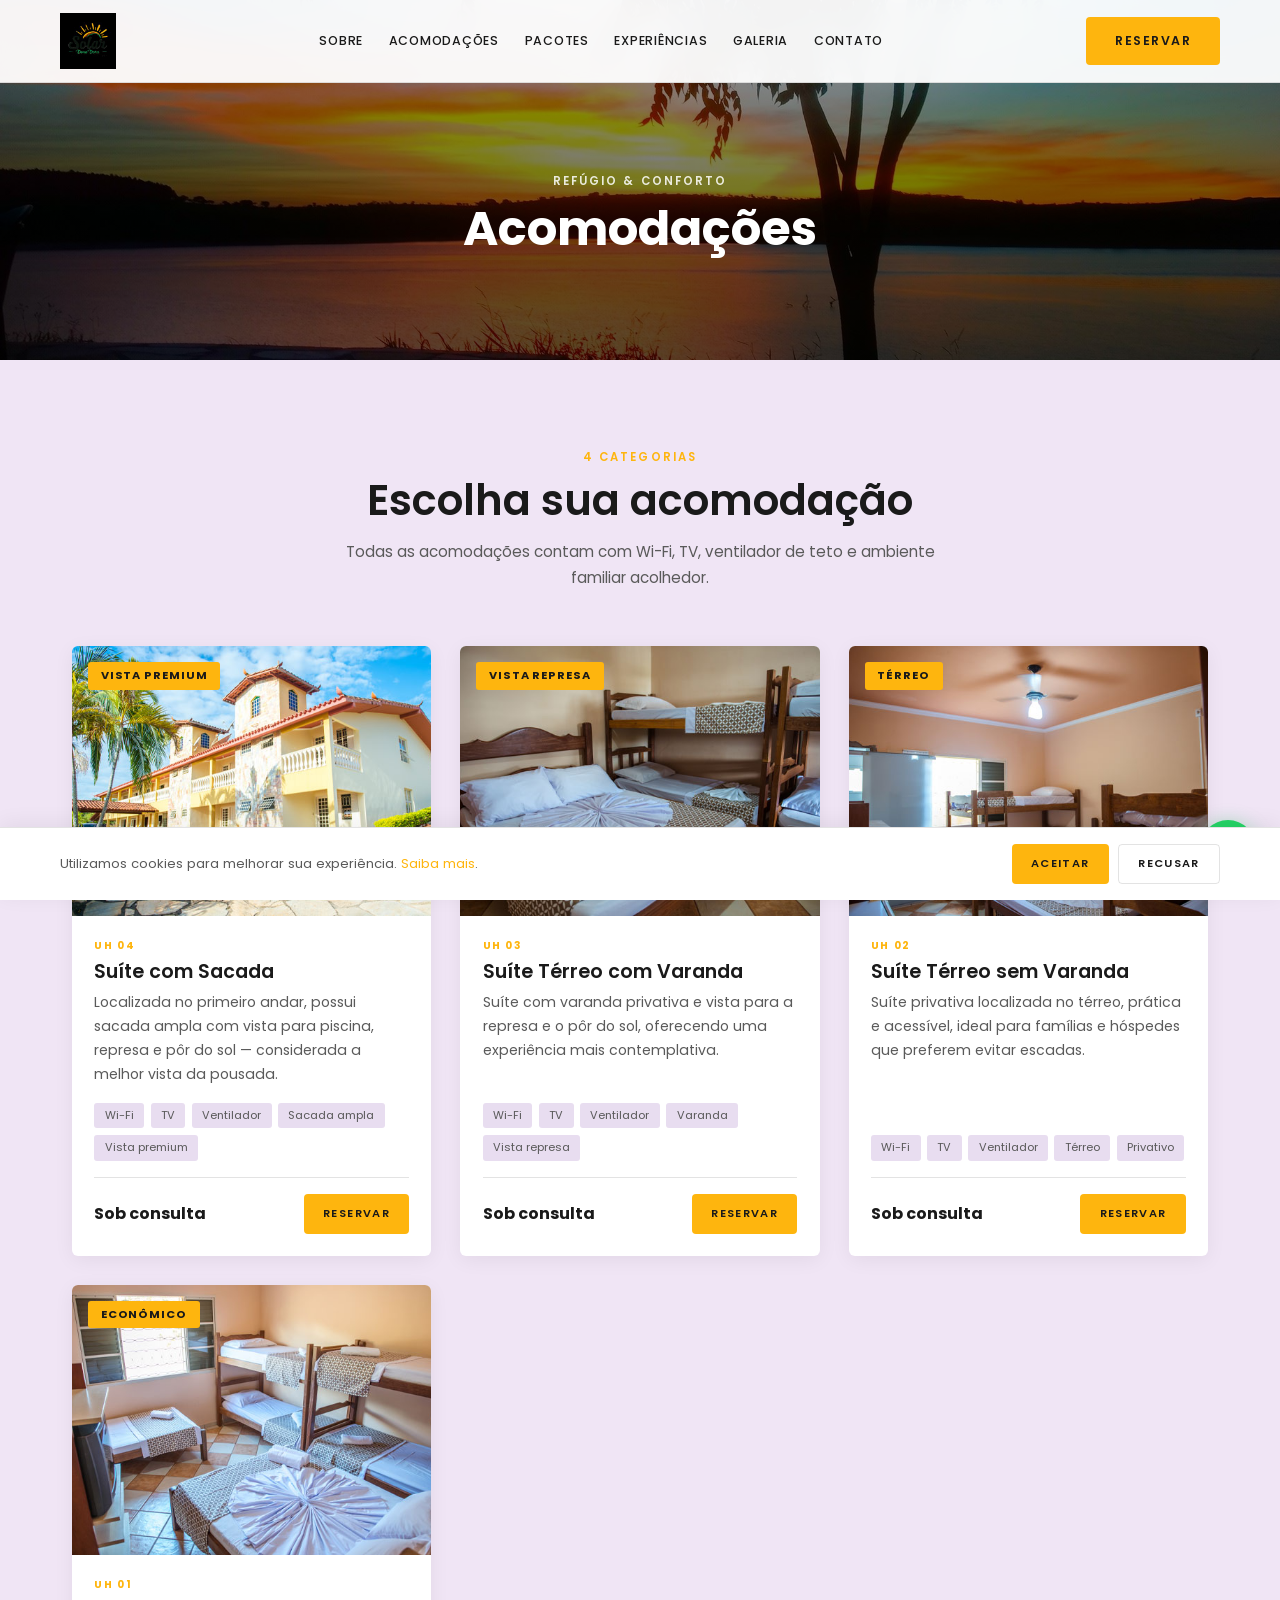
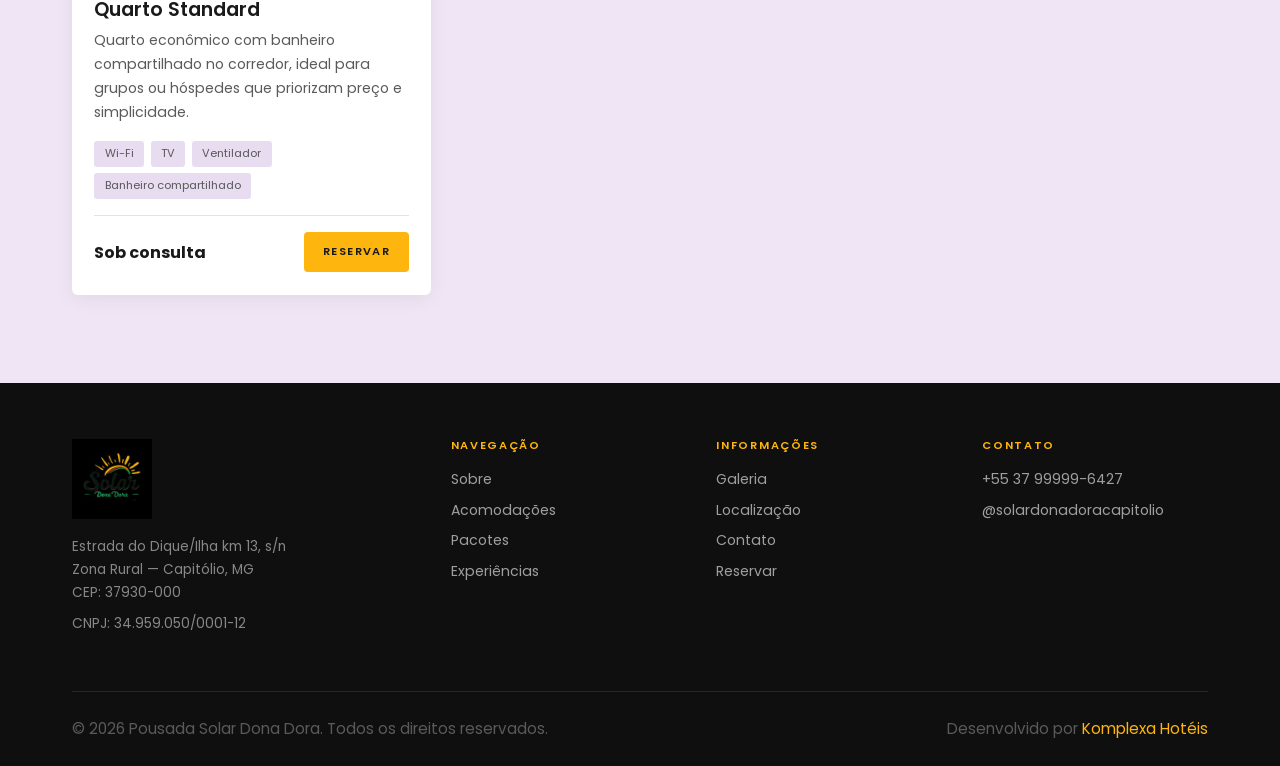
==== acomodacoes/index.html @ 4cee865f "Atualizar site completo: Pousada Solar Dona Dora Substituição do conteúdo MontVerde pelo conteúdo pe" ====
<!DOCTYPE html>
<html lang="pt-BR">
<head>
<meta charset="UTF-8">
<meta name="viewport" content="width=device-width, initial-scale=1.0">
<title>Acomodações — Pousada Solar Dona Dora | Capitólio, MG</title>
<meta name="description" content="Conheça as 4 categorias de acomodação da Pousada Solar Dona Dora em Capitólio: Quarto Standard, Suítes no Térreo e Suíte com Sacada Vista Premium.">
<link rel="canonical" href="https://pousadasolardonadora.com.br/acomodacoes/">

<!-- Favicon -->
<link rel="icon" type="image/x-icon" href="../assets/img/brand/favicon.ico">
<link rel="icon" type="image/png" sizes="192x192" href="../assets/img/brand/favicon-192.png">
<link rel="apple-touch-icon" href="../assets/img/brand/favicon-192.png">

<!-- SEO -->
<meta name="robots" content="index, follow">
<meta name="author" content="Pousada Solar Dona Dora">
<meta name="geo.region" content="BR-MG">
<meta name="geo.placename" content="Capitólio">
<meta name="geo.position" content="-20.681273;-46.094552">
<meta name="ICBM" content="-20.681273, -46.094552">

<!-- Open Graph -->
<meta property="og:type" content="website">
<meta property="og:locale" content="pt_BR">
<meta property="og:site_name" content="Pousada Solar Dona Dora">
<meta property="og:title" content="Acomodações — Pousada Solar Dona Dora">
<meta property="og:description" content="Conheça as 4 categorias de acomodação da Pousada Solar Dona Dora em Capitólio: Quarto Standard, Suítes no Térreo e Suíte com Sacada Vista Premium.">
<meta property="og:url" content="https://pousadasolardonadora.com.br/acomodacoes/">
<meta property="og:image" content="https://pousadasolardonadora.com.br/assets/img/hero/fachada.jpg">
<meta name="twitter:card" content="summary_large_image">

<!-- GTM -->
<script>(function(w,d,s,l,i){w[l]=w[l]||[];w[l].push({'gtm.start':new Date().getTime(),event:'gtm.js'});var f=d.getElementsByTagName(s)[0],j=d.createElement(s),dl=l!='dataLayer'?'&l='+l:'';j.async=true;j.src='https://www.googletagmanager.com/gtm.js?id='+i+dl;f.parentNode.insertBefore(j,f);})(window,document,'script','dataLayer','GTM-W4K5VQJ');</script>

<!-- Fonts -->
<link rel="preconnect" href="https://fonts.googleapis.com">
<link rel="preconnect" href="https://fonts.gstatic.com" crossorigin>
<link href="https://fonts.googleapis.com/css2?family=Poppins:wght@300;400;500;600;700&display=swap" rel="stylesheet">

<!-- CSS -->
<link rel="stylesheet" href="../assets/css/style.css">
</head>
<body>
<!-- GTM noscript -->
<noscript><iframe src="https://www.googletagmanager.com/ns.html?id=GTM-W4K5VQJ" height="0" width="0" style="display:none;visibility:hidden"></iframe></noscript>
<header class="hdr" id="hdr">
  <div class="hdr-inner">
    <a href="../index.html" class="logo-link" aria-label="Pousada Solar Dona Dora">
      <img src="../assets/img/brand/logo.png" alt="Pousada Solar Dona Dora" class="logo-img" width="56" height="56">
    </a>
    <nav class="nav" aria-label="Menu principal">
      <a href="../sobre/">Sobre</a>
      <a href="../acomodacoes/">Acomodações</a>
      <a href="../pacotes/">Pacotes</a>
      <a href="../experiencias/">Experiências</a>
      <a href="../galeria/">Galeria</a>
      <a href="../contato/">Contato</a>
    </nav>
    <a href="https://pousadasolardonadora.com.br/" class="btn btn-primary hdr-cta" target="_blank" rel="noopener">Reservar</a>
    <button class="ham" id="ham" aria-label="Menu" aria-expanded="false">
      <span></span><span></span><span></span>
    </button>
  </div>
</header>
<nav class="mobnav" id="mobnav" aria-label="Menu mobile">
  <a href="../sobre/" onclick="closeMob()">Sobre</a>
  <a href="../acomodacoes/" onclick="closeMob()">Acomodações</a>
  <a href="../pacotes/" onclick="closeMob()">Pacotes</a>
  <a href="../experiencias/" onclick="closeMob()">Experiências</a>
  <a href="../galeria/" onclick="closeMob()">Galeria</a>
  <a href="../localizacao/" onclick="closeMob()">Localização</a>
  <a href="../contato/" onclick="closeMob()">Contato</a>
  <a href="https://pousadasolardonadora.com.br/" class="btn btn-primary" target="_blank" rel="noopener" onclick="closeMob()">Reservar Agora</a>
</nav>
<section class="pg-hero">
  <img src="../assets/img/hero/fachada.jpg" alt="Acomodações" loading="eager" decoding="async">
  <div class="pg-hero-c">
    <span class="overline">Refúgio & Conforto</span>
    <h1>Acomodações</h1>
  </div>
</section>

<section>
  <div class="container">
    <div class="sec-head">
      <span class="overline reveal">4 Categorias</span>
      <h2 class="reveal">Escolha sua acomodação</h2>
      <span class="divider reveal"></span>
      <p class="reveal">Todas as acomodações contam com Wi-Fi, TV, ventilador de teto e ambiente familiar acolhedor.</p>
    </div>
    <div class="cards-g cols-3">
      
      <article class="card reveal">
        <div class="card-img">
          <img src="../assets/img/quartos/suite-sacada.jpg" alt="Suíte com Sacada" loading="lazy" decoding="async">
          <div class="card-badge">Vista Premium</div>
        </div>
        <div class="card-body">
          <span class="card-uh">UH 04</span>
          <h3>Suíte com Sacada</h3>
          <p>Localizada no primeiro andar, possui sacada ampla com vista para piscina, represa e pôr do sol — considerada a melhor vista da pousada.</p>
          <div class="card-features"><span>Wi-Fi</span><span>TV</span><span>Ventilador</span><span>Sacada ampla</span><span>Vista premium</span></div>
          <div class="card-foot">
            <span class="price">Sob consulta</span>
            <a href="https://pousadasolardonadora.com.br/" class="btn btn-primary" target="_blank" rel="noopener" style="padding:.5rem 1.2rem;font-size:.7rem;min-height:40px">Reservar</a>
          </div>
        </div>
      </article>
      <article class="card reveal">
        <div class="card-img">
          <img src="../assets/img/quartos/suite-terreo-varanda.jpg" alt="Suíte Térreo com Varanda" loading="lazy" decoding="async">
          <div class="card-badge">Vista Represa</div>
        </div>
        <div class="card-body">
          <span class="card-uh">UH 03</span>
          <h3>Suíte Térreo com Varanda</h3>
          <p>Suíte com varanda privativa e vista para a represa e o pôr do sol, oferecendo uma experiência mais contemplativa.</p>
          <div class="card-features"><span>Wi-Fi</span><span>TV</span><span>Ventilador</span><span>Varanda</span><span>Vista represa</span></div>
          <div class="card-foot">
            <span class="price">Sob consulta</span>
            <a href="https://pousadasolardonadora.com.br/" class="btn btn-primary" target="_blank" rel="noopener" style="padding:.5rem 1.2rem;font-size:.7rem;min-height:40px">Reservar</a>
          </div>
        </div>
      </article>
      <article class="card reveal">
        <div class="card-img">
          <img src="../assets/img/quartos/suite-terreo-sem-varanda.jpg" alt="Suíte Térreo sem Varanda" loading="lazy" decoding="async">
          <div class="card-badge">Térreo</div>
        </div>
        <div class="card-body">
          <span class="card-uh">UH 02</span>
          <h3>Suíte Térreo sem Varanda</h3>
          <p>Suíte privativa localizada no térreo, prática e acessível, ideal para famílias e hóspedes que preferem evitar escadas.</p>
          <div class="card-features"><span>Wi-Fi</span><span>TV</span><span>Ventilador</span><span>Térreo</span><span>Privativo</span></div>
          <div class="card-foot">
            <span class="price">Sob consulta</span>
            <a href="https://pousadasolardonadora.com.br/" class="btn btn-primary" target="_blank" rel="noopener" style="padding:.5rem 1.2rem;font-size:.7rem;min-height:40px">Reservar</a>
          </div>
        </div>
      </article>
      <article class="card reveal">
        <div class="card-img">
          <img src="../assets/img/quartos/quarto-standard.jpg" alt="Quarto Standard" loading="lazy" decoding="async">
          <div class="card-badge">Econômico</div>
        </div>
        <div class="card-body">
          <span class="card-uh">UH 01</span>
          <h3>Quarto Standard</h3>
          <p>Quarto econômico com banheiro compartilhado no corredor, ideal para grupos ou hóspedes que priorizam preço e simplicidade.</p>
          <div class="card-features"><span>Wi-Fi</span><span>TV</span><span>Ventilador</span><span>Banheiro compartilhado</span></div>
          <div class="card-foot">
            <span class="price">Sob consulta</span>
            <a href="https://pousadasolardonadora.com.br/" class="btn btn-primary" target="_blank" rel="noopener" style="padding:.5rem 1.2rem;font-size:.7rem;min-height:40px">Reservar</a>
          </div>
        </div>
      </article>
    </div>
  </div>
</section>

<footer class="footer">
  <div class="container">
    <div class="ft-grid">
      <div class="ft-brand">
        <img src="../assets/img/brand/logo.png" alt="Pousada Solar Dona Dora" width="80" height="80">
        <p>Estrada do Dique/Ilha km 13, s/n<br>Zona Rural — Capitólio, MG<br>CEP: 37930-000</p>
        <p>CNPJ: 34.959.050/0001-12</p>
      </div>
      <div class="ft-col">
        <h4>Navegação</h4>
        <a href="../sobre/">Sobre</a>
        <a href="../acomodacoes/">Acomodações</a>
        <a href="../pacotes/">Pacotes</a>
        <a href="../experiencias/">Experiências</a>
      </div>
      <div class="ft-col">
        <h4>Informações</h4>
        <a href="../galeria/">Galeria</a>
        <a href="../localizacao/">Localização</a>
        <a href="../contato/">Contato</a>
        <a href="https://pousadasolardonadora.com.br/" target="_blank" rel="noopener">Reservar</a>
      </div>
      <div class="ft-col">
        <h4>Contato</h4>
        <a href="https://wa.me/5537999996427" target="_blank" rel="noopener">+55 37 99999-6427</a>
        <a href="https://instagram.com/solardonadoracapitolio" target="_blank" rel="noopener">@solardonadoracapitolio</a>
      </div>
    </div>
    <div class="ft-bot">
      <p>&copy; 2026 Pousada Solar Dona Dora. Todos os direitos reservados.</p>
      <p>Desenvolvido por <a href="#" target="_blank" rel="noopener">Komplexa Hotéis</a></p>
    </div>
  </div>
</footer>
<!-- WhatsApp -->
<button class="wa-btn" onclick="openWAModal()" aria-label="Abrir WhatsApp"><svg width="26" height="26" viewBox="0 0 24 24" fill="white"><path d="M17.472 14.382c-.297-.149-1.758-.867-2.03-.967-.273-.099-.471-.148-.67.15-.197.297-.767.966-.94 1.164-.173.199-.347.223-.644.075-.297-.15-1.255-.463-2.39-1.475-.883-.788-1.48-1.761-1.653-2.059-.173-.297-.018-.458.13-.606.134-.133.298-.347.446-.52.149-.174.198-.298.298-.497.099-.198.05-.371-.025-.52-.075-.149-.669-1.612-.916-2.207-.242-.579-.487-.5-.669-.51-.173-.008-.371-.01-.57-.01-.198 0-.52.074-.792.372-.272.297-1.04 1.016-1.04 2.479 0 1.462 1.065 2.875 1.213 3.074.149.198 2.096 3.2 5.077 4.487.709.306 1.262.489 1.694.625.712.227 1.36.195 1.871.118.571-.085 1.758-.719 2.006-1.413.248-.694.248-1.289.173-1.413-.074-.124-.272-.198-.57-.347m-5.421 7.403h-.004a9.87 9.87 0 01-5.031-1.378l-.361-.214-3.741.982.998-3.648-.235-.374a9.86 9.86 0 01-1.51-5.26c.001-5.45 4.436-9.884 9.888-9.884 2.64 0 5.122 1.03 6.988 2.898a9.825 9.825 0 012.893 6.994c-.003 5.45-4.437 9.884-9.885 9.884m8.413-18.297A11.815 11.815 0 0012.05 0C5.495 0 .16 5.335.157 11.892c0 2.096.547 4.142 1.588 5.945L.057 24l6.305-1.654a11.882 11.882 0 005.683 1.448h.005c6.554 0 11.89-5.335 11.893-11.893a11.821 11.821 0 00-3.48-8.413z"/></svg></button>
<div class="wa-modal" id="waModal" role="dialog" aria-modal="true">
  <div class="wa-modal-box">
    <button class="wa-modal-close" onclick="closeWAModal()" aria-label="Fechar">×</button>
    <div class="wa-modal-header">
      <div style="width:42px;height:42px;background:rgba(255,255,255,.25);border-radius:50%;display:flex;align-items:center;justify-content:center;flex-shrink:0"><svg width="22" height="22" viewBox="0 0 24 24" fill="white"><path d="M17.472 14.382c-.297-.149-1.758-.867-2.03-.967-.273-.099-.471-.148-.67.15-.197.297-.767.966-.94 1.164-.173.199-.347.223-.644.075-.297-.15-1.255-.463-2.39-1.475-.883-.788-1.48-1.761-1.653-2.059-.173-.297-.018-.458.13-.606.134-.133.298-.347.446-.52.149-.174.198-.298.298-.497.099-.198.05-.371-.025-.52-.075-.149-.669-1.612-.916-2.207-.242-.579-.487-.5-.669-.51-.173-.008-.371-.01-.57-.01-.198 0-.52.074-.792.372-.272.297-1.04 1.016-1.04 2.479 0 1.462 1.065 2.875 1.213 3.074.149.198 2.096 3.2 5.077 4.487.709.306 1.222.489 1.694.625.712.227 1.36.195 1.871.118.571-.085 1.758-.719 2.006-1.413.248-.694.248-1.289.173-1.413-.074-.124-.272-.198-.57-.347m-5.421 7.403h-.004a9.87 9.87 0 01-5.031-1.378l-.361-.214-3.741.982.998-3.648-.235-.374a9.86 9.86 0 01-1.51-5.22c.001-5.45 4.436-9.884 9.888-9.884 2.64 0 5.122 1.03 6.988 2.898a9.825 9.825 0 012.893 6.994c-.003 5.45-4.437 9.884-9.885 9.884m8.413-18.297A11.815 11.815 0 0012.05 0C5.495 0 .16 5.335.157 11.892c0 2.096.547 4.142 1.588 5.945L.057 24l6.305-1.654a11.882 11.882 0 005.683 1.448h.005c6.554 0 11.89-5.335 11.893-11.893a11.821 11.821 0 00-3.48-8.413z"/></svg></div>
      <div><h4>Fale pelo WhatsApp</h4><p>Preencha para agilizar seu atendimento</p></div>
    </div>
    <form onsubmit="submitWAForm(event)" class="wa-form-body">
      <div class="fg"><label>Nome *</label><input type="text" id="wa-nome" required></div>
      <div class="fg"><label>E-mail *</label><input type="email" id="wa-email" required></div>
      <div class="fg"><label>Telefone *</label><input type="tel" id="wa-tel" required></div>
      <div class="form-row">
        <div class="fg"><label>Check-in</label><input type="date" id="wa-in"></div>
        <div class="fg"><label>Check-out</label><input type="date" id="wa-out"></div>
      </div>
      <button type="submit" class="wa-submit">Ir para o WhatsApp</button>
    </form>
  </div>
</div>

<!-- Popup Desconto -->
<div class="dp" id="dp" role="dialog" aria-modal="true">
  <div class="dp-box">
    <button class="dp-close" onclick="closePopup()" aria-label="Fechar">×</button>
    <span class="overline">Oferta Exclusiva</span>
    <h3>Ganhe <span class="accent">10% de desconto</span></h3>
    <p>Reserve diretamente no site e aproveite seu benefício exclusivo.</p>
    <form onsubmit="submitPopup(event)">
      <input type="email" id="popup-email" placeholder="Seu melhor e-mail" required>
      <button type="submit" class="btn btn-primary">Eu Quero!</button>
    </form>
  </div>
</div>

<!-- Cookie Banner -->
<div class="ck" id="cookieBanner">
  <div class="ck-in">
    <p>Utilizamos cookies para melhorar sua experiência. <a href="#">Saiba mais</a>.</p>
    <div class="ck-btns">
      <button class="btn btn-primary" onclick="acceptCookies()">Aceitar</button>
      <button class="btn btn-outline" onclick="declineCookies()">Recusar</button>
    </div>
  </div>
</div>

<script src="../assets/js/main.js" defer></script>
</body>
</html>
---- assets/css/style.css ----
/* ============================================
   POUSADA SOLAR DONA DORA — STYLES v2
   Mobile-first | Performance-focused | No JS libs
   ============================================ */

:root {
  --accent: #FEB50E;
  --accent-hover: #E5A00D;
  --accent-rgb: 254, 181, 14;
  --accent-soft: rgba(254,181,14,0.08);

  --bg: #F0E5F5;
  --bg-rgb: 240, 229, 245;
  --surface: #FFFFFF;
  --surface-light: #E8DDF0;

  --text: #1A1A1A;
  --text-muted: #5A5A5A;
  --btn-text: #1A1A1A;

  --border: rgba(26,26,26,0.12);
  --shadow: 0 4px 20px rgba(0,0,0,0.06);
  --shadow-lg: 0 10px 40px rgba(0,0,0,0.1);

  --font-display: 'Poppins', system-ui, sans-serif;
  --font-body: 'Poppins', system-ui, sans-serif;

  --container: 1200px;
  --header-h: 70px;
  --ease: cubic-bezier(0.4, 0, 0.2, 1);
}

/* RESET */
*,*::before,*::after { margin:0; padding:0; box-sizing:border-box; }
html { scroll-behavior: smooth; -webkit-text-size-adjust: 100%; }
body {
  background: var(--bg);
  color: var(--text);
  font-family: var(--font-body);
  font-size: 16px;
  line-height: 1.6;
  -webkit-font-smoothing: antialiased;
  overflow-x: hidden;
}
img, video, svg { max-width: 100%; display: block; height: auto; }
img { object-fit: cover; }
a { color: inherit; text-decoration: none; }
button { font: inherit; cursor: pointer; }

/* TYPOGRAPHY */
h1, h2, h3, h4 { font-family: var(--font-display); font-weight: 600; line-height: 1.2; color: var(--text); }
h1 { font-size: clamp(2rem, 6vw, 3.8rem); font-weight: 700; }
h2 { font-size: clamp(1.7rem, 4.5vw, 2.6rem); }
h3 { font-size: clamp(1.2rem, 2.5vw, 1.5rem); }
h4 { font-size: 1rem; }
p { font-size: clamp(0.95rem, 1.1vw, 1.05rem); line-height: 1.7; color: var(--text-muted); }
.overline { font-size: 0.72rem; letter-spacing: 0.18em; text-transform: uppercase; color: var(--accent); font-weight: 600; }

/* LAYOUT */
.container { max-width: var(--container); margin: 0 auto; padding: 0 1.25rem; }
@media (min-width: 768px) { .container { padding: 0 2rem; } }
section { padding: clamp(3rem, 7vw, 5.5rem) 0; }

/* BUTTONS - Touch target 44px+ */
.btn {
  display: inline-flex;
  align-items: center;
  justify-content: center;
  gap: 0.5rem;
  min-height: 48px;
  padding: 0.85rem 1.8rem;
  font-family: var(--font-body);
  font-size: 0.78rem;
  font-weight: 600;
  letter-spacing: 0.12em;
  text-transform: uppercase;
  text-decoration: none;
  border: none;
  border-radius: 4px;
  cursor: pointer;
  transition: all 0.25s var(--ease);
  text-align: center;
}
.btn-primary { background: var(--accent); color: var(--btn-text); }
.btn-primary:hover { background: var(--accent-hover); transform: translateY(-1px); box-shadow: 0 8px 20px rgba(254,181,14,0.3); }

.btn-outline-light { background: transparent; color: #fff; border: 1.5px solid rgba(255,255,255,0.6); }
.btn-outline-light:hover { background: rgba(255,255,255,0.15); border-color: #fff; }

.btn-outline { background: transparent; color: var(--text); border: 1.5px solid var(--border); }
.btn-outline:hover { background: var(--accent-soft); border-color: var(--accent); color: var(--accent); }

.btn-text { background: transparent; color: var(--accent); padding: 0.6rem 0; min-height: auto; }
.btn-text::after { content: ' →'; transition: transform 0.2s; display: inline-block; }
.btn-text:hover::after { transform: translateX(4px); }

/* HEADER */
.hdr {
  position: fixed; top: 0; left: 0; right: 0; z-index: 100;
  padding: 0.8rem 0;
  background: rgba(255,255,255,0.95);
  backdrop-filter: blur(12px);
  -webkit-backdrop-filter: blur(12px);
  border-bottom: 1px solid var(--border);
  transition: all 0.3s var(--ease);
}
.hdr-inner {
  max-width: var(--container); margin: 0 auto; padding: 0 1.25rem;
  display: flex; align-items: center; justify-content: space-between; gap: 1rem;
}
.logo-link { display: flex; align-items: center; flex-shrink: 0; }
.logo-img { width: 56px; height: 56px; }
.nav { display: none; gap: 1.6rem; }
.nav a {
  font-size: 0.78rem; font-weight: 500; letter-spacing: 0.06em;
  text-transform: uppercase; color: var(--text);
  position: relative; padding: 0.5rem 0;
  transition: color 0.2s;
}
.nav a::after {
  content: ''; position: absolute; bottom: 0; left: 0;
  width: 0; height: 2px; background: var(--accent);
  transition: width 0.3s var(--ease);
}
.nav a:hover { color: var(--accent); }
.nav a:hover::after { width: 100%; }

.hdr-cta { display: none; }
@media (min-width: 1024px) {
  .nav { display: flex; }
  .hdr-cta { display: inline-flex; }
}

.ham {
  display: flex; flex-direction: column; gap: 5px;
  background: none; border: none; padding: 0.6rem; margin-right: -0.6rem;
  min-width: 44px; min-height: 44px; align-items: center; justify-content: center;
}
.ham span {
  width: 24px; height: 2px; background: var(--text); border-radius: 2px;
  transition: all 0.3s var(--ease);
}
.ham.open span:nth-child(1) { transform: rotate(45deg) translate(5px, 5px); }
.ham.open span:nth-child(2) { opacity: 0; }
.ham.open span:nth-child(3) { transform: rotate(-45deg) translate(6px, -6px); }
@media (min-width: 1024px) { .ham { display: none; } }

/* MOBILE NAV */
.mobnav {
  position: fixed; inset: 0; z-index: 99;
  background: var(--bg);
  display: flex; flex-direction: column; align-items: center; justify-content: center;
  gap: 0.8rem;
  padding: 5rem 2rem 2rem;
  opacity: 0; visibility: hidden;
  transition: opacity 0.3s var(--ease), visibility 0.3s;
}
.mobnav.open { opacity: 1; visibility: visible; }
.mobnav a {
  font-size: 1.1rem; font-weight: 500;
  color: var(--text); padding: 0.7rem 0;
  min-height: 44px; display: flex; align-items: center;
  letter-spacing: 0.02em;
}
.mobnav a:hover { color: var(--accent); }
.mobnav .btn { margin-top: 1rem; min-width: 200px; }

/* HERO */
.hero {
  position: relative;
  min-height: 100vh;
  min-height: 100svh;
  display: flex; flex-direction: column;
  align-items: center; justify-content: center;
  text-align: center;
  padding: calc(var(--header-h) + 2rem) 1.25rem 2rem;
  overflow: hidden;
}
.hero-bg { position: absolute; inset: 0; z-index: 0; }
.hero-bg img { width: 100%; height: 100%; object-fit: cover; }
.hero-overlay {
  position: absolute; inset: 0; z-index: 1;
  background: linear-gradient(180deg,
    rgba(0,0,0,0.55) 0%,
    rgba(0,0,0,0.4) 40%,
    rgba(0,0,0,0.75) 100%);
}
.hero-content {
  position: relative; z-index: 2;
  max-width: 820px; width: 100%;
  color: #fff;
}
.hero-overline {
  font-size: 0.7rem; letter-spacing: 0.2em; text-transform: uppercase;
  color: rgba(255,255,255,0.9); margin-bottom: 1rem; font-weight: 600;
}
.hero-title {
  font-size: clamp(2rem, 8vw, 4.5rem);
  font-weight: 700;
  line-height: 1.15;
  color: #fff;
  margin: 0 0 1rem;
  letter-spacing: -0.01em;
  text-shadow: 0 2px 20px rgba(0,0,0,0.3);
}
.hero-divider {
  display: block; width: 60px; height: 3px;
  background: var(--accent); margin: 1rem auto 1.5rem;
}
.hero-tagline {
  font-size: clamp(1rem, 1.8vw, 1.25rem);
  color: rgba(255,255,255,0.95);
  margin-bottom: 2rem;
  font-weight: 400;
  text-shadow: 0 2px 10px rgba(0,0,0,0.4);
}
.hero-ctas {
  display: flex; gap: 0.8rem; justify-content: center; flex-wrap: wrap;
  margin-bottom: 2rem;
}
@media (max-width: 600px) {
  .hero-title { font-size: clamp(1.6rem, 9vw, 2.5rem); line-height: 1.2; }
  .hero-ctas { flex-direction: column; width: 100%; max-width: 320px; margin-left: auto; margin-right: auto; }
  .hero-ctas .btn { width: 100%; }
}

/* BOOKING BAR (within hero) */
.book-bar {
  background: rgba(255,255,255,0.95);
  backdrop-filter: blur(12px);
  -webkit-backdrop-filter: blur(12px);
  padding: 1.25rem;
  border-radius: 8px;
  display: grid;
  grid-template-columns: 1fr;
  gap: 0.8rem;
  max-width: 720px;
  width: 100%;
  margin: 0 auto;
  box-shadow: 0 10px 40px rgba(0,0,0,0.3);
}
@media (min-width: 600px) {
  .book-bar { grid-template-columns: 1fr 1fr 1fr auto; align-items: end; }
}
.bf { display: flex; flex-direction: column; gap: 0.3rem; text-align: left; }
.bf label {
  font-size: 0.65rem; font-weight: 600; letter-spacing: 0.1em;
  text-transform: uppercase; color: var(--text-muted);
}
.bf input, .bf select {
  background: #fff;
  border: 1px solid var(--border);
  color: var(--text);
  padding: 0.7rem 0.85rem;
  font-family: var(--font-body);
  font-size: 0.9rem;
  border-radius: 4px;
  outline: none;
  min-height: 44px;
  transition: border-color 0.2s;
}
.bf input:focus, .bf select:focus { border-color: var(--accent); }
.book-bar .btn { min-height: 48px; }

/* SECTION HEAD */
.sec-head { text-align: center; margin-bottom: clamp(2rem, 5vw, 3.5rem); }
.sec-head .overline { display: block; margin-bottom: 0.6rem; }
.sec-head h2 { margin-bottom: 0.8rem; }
.sec-head p { max-width: 600px; margin: 0 auto; }
.divider { width: 60px; height: 2px; background: var(--accent); margin: 1rem auto 1.5rem; }

/* ABOUT GRID */
.ab-grid {
  display: grid; grid-template-columns: 1fr; gap: 2rem; align-items: center;
}
@media (min-width: 900px) {
  .ab-grid { grid-template-columns: 1fr 1fr; gap: 4rem; }
}
.ab-img {
  border-radius: 6px; overflow: hidden;
  aspect-ratio: 4/3;
  box-shadow: var(--shadow-lg);
}
.ab-img img { width: 100%; height: 100%; object-fit: cover; }
.ab-txt h2 { margin: 0.6rem 0 1rem; }
.ab-txt p { margin-bottom: 1rem; }
.ab-txt .btn { margin-top: 1rem; }

/* HIGHLIGHTS STRIP */
.strip { background: var(--text); color: var(--bg); padding: clamp(2.5rem, 5vw, 4rem) 0; }
.strip-g {
  display: grid; grid-template-columns: 1fr 1fr; gap: 1.5rem;
  text-align: center;
}
@media (min-width: 768px) { .strip-g { grid-template-columns: repeat(4, 1fr); gap: 2rem; } }
.strip-i .s-icon { font-size: 1.8rem; margin-bottom: 0.6rem; }
.strip-i h4 { color: #fff; font-size: 0.9rem; margin-bottom: 0.4rem; font-weight: 600; }
.strip-i p { color: rgba(255,255,255,0.65); font-size: 0.78rem; line-height: 1.5; max-width: none; }

/* CARDS GRID (Quartos, Pacotes, Experiências) */
.cards-g {
  display: grid; grid-template-columns: 1fr; gap: 1.5rem;
}
@media (min-width: 600px) { .cards-g { grid-template-columns: 1fr 1fr; gap: 1.8rem; } }
@media (min-width: 1024px) { .cards-g.cols-3 { grid-template-columns: repeat(3, 1fr); } }

.card {
  background: var(--surface);
  border-radius: 6px;
  overflow: hidden;
  box-shadow: var(--shadow);
  transition: transform 0.3s var(--ease), box-shadow 0.3s;
  display: flex; flex-direction: column;
}
.card:hover { transform: translateY(-4px); box-shadow: var(--shadow-lg); }
.card-img { aspect-ratio: 4/3; overflow: hidden; position: relative; }
.card-img img { width: 100%; height: 100%; object-fit: cover; transition: transform 0.5s var(--ease); }
.card:hover .card-img img { transform: scale(1.05); }
.card-badge {
  position: absolute; top: 1rem; left: 1rem;
  background: var(--accent); color: var(--btn-text);
  padding: 0.3rem 0.8rem; font-size: 0.7rem;
  font-weight: 700; letter-spacing: 0.08em; text-transform: uppercase;
  border-radius: 3px;
}
.card-body { padding: 1.4rem; flex: 1; display: flex; flex-direction: column; }
.card-uh { font-size: 0.65rem; font-weight: 700; letter-spacing: 0.15em; text-transform: uppercase; color: var(--accent); margin-bottom: 0.3rem; }
.card-body h3 { margin-bottom: 0.5rem; font-size: 1.2rem; }
.card-body p { font-size: 0.88rem; margin-bottom: 1rem; flex: 1; }
.card-features { display: flex; gap: 0.4rem; flex-wrap: wrap; margin-bottom: 1rem; }
.card-features span { font-size: 0.7rem; padding: 0.25rem 0.65rem; background: var(--surface-light); color: var(--text-muted); border-radius: 3px; }
.card-foot {
  display: flex; align-items: center; justify-content: space-between;
  padding-top: 1rem; border-top: 1px solid var(--border);
  margin-top: auto;
}
.card-foot .price { font-weight: 700; color: var(--text); font-size: 1rem; }
.card-foot .price small { font-weight: 400; color: var(--text-muted); font-size: 0.75rem; }

/* PAGE HERO (subpages) */
.pg-hero {
  position: relative;
  height: 40vh; min-height: 280px; max-height: 400px;
  display: flex; align-items: center; justify-content: center;
  text-align: center; padding: var(--header-h) 1.25rem 0;
  overflow: hidden;
}
.pg-hero img { position: absolute; inset: 0; width: 100%; height: 100%; object-fit: cover; z-index: 0; }
.pg-hero::after {
  content: ''; position: absolute; inset: 0; z-index: 1;
  background: linear-gradient(180deg, rgba(0,0,0,0.4), rgba(0,0,0,0.65));
}
.pg-hero-c { position: relative; z-index: 2; color: #fff; }
.pg-hero-c .overline { color: rgba(255,255,255,0.85); margin-bottom: 0.6rem; display: block; }
.pg-hero-c h1 { color: #fff; font-size: clamp(1.8rem, 5vw, 3rem); }

/* GALLERY */
.gal-g { display: grid; grid-template-columns: 1fr 1fr; gap: 0.6rem; }
@media (min-width: 600px) { .gal-g { grid-template-columns: repeat(3, 1fr); gap: 1rem; } }
@media (min-width: 1024px) { .gal-g { grid-template-columns: repeat(4, 1fr); } }
.gi {
  position: relative; aspect-ratio: 1; overflow: hidden;
  cursor: pointer; border-radius: 4px;
}
.gi img { width: 100%; height: 100%; object-fit: cover; transition: transform 0.5s var(--ease); }
.gi:hover img { transform: scale(1.08); }
.gi::after {
  content: '⊕'; position: absolute; inset: 0;
  display: flex; align-items: center; justify-content: center;
  background: rgba(0,0,0,0); color: #fff; font-size: 1.8rem;
  opacity: 0; transition: all 0.3s;
}
.gi:hover::after { background: rgba(0,0,0,0.35); opacity: 1; }

/* LIGHTBOX */
.lb {
  position: fixed; inset: 0; z-index: 9999;
  background: rgba(0,0,0,0.95);
  display: flex; align-items: center; justify-content: center;
  opacity: 0; visibility: hidden; transition: all 0.3s;
}
.lb.open { opacity: 1; visibility: visible; }
.lb img { max-width: 90vw; max-height: 85vh; object-fit: contain; }
.lb-close, .lb-prev, .lb-next {
  position: absolute; background: rgba(255,255,255,0.15); border: none;
  color: #fff; width: 48px; height: 48px; border-radius: 50%;
  font-size: 1.4rem; cursor: pointer; display: flex; align-items: center; justify-content: center;
}
.lb-close { top: 1.5rem; right: 1.5rem; }
.lb-prev { left: 1rem; top: 50%; transform: translateY(-50%); }
.lb-next { right: 1rem; top: 50%; transform: translateY(-50%); }

/* CONTACT */
.contact-grid {
  display: grid; grid-template-columns: 1fr; gap: 2.5rem; align-items: start;
}
@media (min-width: 900px) { .contact-grid { grid-template-columns: 1fr 1.5fr; gap: 4rem; } }
.ci-item { display: flex; gap: 0.9rem; margin-bottom: 1.3rem; }
.ci-icon {
  width: 42px; height: 42px; flex-shrink: 0;
  background: var(--accent-soft); border-radius: 6px;
  display: flex; align-items: center; justify-content: center;
  font-size: 1.1rem;
}
.ci-text strong { display: block; font-size: 0.75rem; letter-spacing: 0.08em; text-transform: uppercase; margin-bottom: 0.2rem; color: var(--text); }
.ci-text span, .ci-text a { font-size: 0.92rem; color: var(--text-muted); }
.ci-text a:hover { color: var(--accent); }

/* FORMS */
.form { display: flex; flex-direction: column; gap: 1rem; }
.form-row { display: grid; grid-template-columns: 1fr; gap: 1rem; }
@media (min-width: 600px) { .form-row { grid-template-columns: 1fr 1fr; } }
.fg label { display: block; font-size: 0.75rem; font-weight: 600; letter-spacing: 0.04em; margin-bottom: 0.4rem; color: var(--text); }
.fg input, .fg select, .fg textarea {
  width: 100%; background: var(--surface); border: 1px solid var(--border);
  color: var(--text); padding: 0.8rem 1rem;
  font-family: var(--font-body); font-size: 0.92rem;
  border-radius: 4px; outline: none; min-height: 44px;
  transition: border-color 0.2s;
}
.fg input:focus, .fg select:focus, .fg textarea:focus { border-color: var(--accent); }
.fg textarea { resize: vertical; min-height: 100px; }
.ok-msg { display: none; padding: 1rem; background: rgba(74,222,128,0.1); color: #16a34a; border-radius: 4px; text-align: center; font-size: 0.9rem; margin-top: 1rem; }
.ok-msg.show { display: block; }

/* MAP */
.map-wrap { border-radius: 6px; overflow: hidden; box-shadow: var(--shadow); }
.map-wrap iframe { width: 100%; height: 420px; border: 0; display: block; }

/* PACKAGE DETAIL */
.pkg-detail { display: grid; grid-template-columns: 1fr; gap: 2rem; align-items: start; }
@media (min-width: 1024px) { .pkg-detail { grid-template-columns: 1fr 380px; gap: 3rem; } }
.pkg-main h2 { margin-bottom: 1rem; }
.pkg-main p { margin-bottom: 1rem; }
.pkg-includes-list { background: var(--surface); padding: 1.5rem; border-radius: 6px; margin-top: 1.5rem; box-shadow: var(--shadow); }
.pkg-includes-list h3 { font-size: 1rem; margin-bottom: 0.8rem; }
.pkg-includes-list ul { list-style: none; }
.pkg-includes-list li { padding: 0.4rem 0 0.4rem 1.4rem; position: relative; font-size: 0.9rem; color: var(--text-muted); }
.pkg-includes-list li::before { content: '✓'; position: absolute; left: 0; color: var(--accent); font-weight: 700; }
.pkg-obs { padding: 1rem; background: var(--accent-soft); border-left: 3px solid var(--accent); border-radius: 0 4px 4px 0; margin-top: 1.5rem; }
.pkg-obs p { font-size: 0.85rem; margin: 0; }
.pkg-sidebar { position: sticky; top: calc(var(--header-h) + 1rem); }
.pkg-cta-card { background: var(--surface); padding: 1.8rem; border-radius: 6px; box-shadow: var(--shadow-lg); border-top: 3px solid var(--accent); }
.pkg-price { text-align: center; margin-bottom: 1.2rem; }
.pkg-price small { display: block; font-size: 0.7rem; letter-spacing: 0.1em; text-transform: uppercase; color: var(--text-muted); }
.pkg-price strong { font-size: 2rem; font-weight: 700; color: var(--text); }
.pkg-price em { font-style: normal; font-size: 0.85rem; color: var(--text-muted); }

/* FOOTER */
.footer { background: #0F0F0F; color: rgba(255,255,255,0.7); padding: 3.5rem 0 0; }
.ft-grid { display: grid; grid-template-columns: 1fr; gap: 2rem; }
@media (min-width: 600px) { .ft-grid { grid-template-columns: 1fr 1fr; } }
@media (min-width: 1024px) { .ft-grid { grid-template-columns: 1.5fr 1fr 1fr 1fr; gap: 2.5rem; } }
.ft-brand img { width: 80px; height: 80px; margin-bottom: 1rem; }
.ft-brand p { font-size: 0.85rem; color: rgba(255,255,255,0.5); margin-bottom: 0.5rem; }
.ft-col h4 { color: var(--accent); font-size: 0.7rem; letter-spacing: 0.15em; text-transform: uppercase; margin-bottom: 1rem; }
.ft-col a, .ft-col span { display: block; font-size: 0.88rem; color: rgba(255,255,255,0.6); margin-bottom: 0.5rem; transition: color 0.2s; }
.ft-col a:hover { color: var(--accent); }
.ft-bot {
  border-top: 1px solid rgba(255,255,255,0.1);
  margin-top: 3rem; padding: 1.5rem 0;
  display: flex; flex-direction: column; gap: 0.5rem;
  font-size: 0.78rem; color: rgba(255,255,255,0.4);
  text-align: center;
}
@media (min-width: 768px) { .ft-bot { flex-direction: row; justify-content: space-between; text-align: left; } }
.ft-bot a { color: var(--accent); }

/* WHATSAPP */
.wa-btn {
  position: fixed; bottom: 1.5rem; right: 1.5rem; z-index: 90;
  width: 56px; height: 56px;
  background: #25D366; border-radius: 50%;
  display: flex; align-items: center; justify-content: center;
  box-shadow: 0 4px 20px rgba(37,211,102,0.4);
  border: none; transition: transform 0.2s;
}
.wa-btn:hover { transform: scale(1.1); }
.wa-modal {
  position: fixed; inset: 0; z-index: 9500;
  background: rgba(0,0,0,0.6);
  display: flex; align-items: center; justify-content: center;
  opacity: 0; visibility: hidden; transition: all 0.3s;
  padding: 1rem;
}
.wa-modal.open { opacity: 1; visibility: visible; }
.wa-modal-box { background: var(--bg); max-width: 440px; width: 100%; border-radius: 8px; overflow: hidden; position: relative; }
.wa-modal-close { position: absolute; top: 0.8rem; right: 0.8rem; background: rgba(255,255,255,0.3); border: none; color: #fff; width: 32px; height: 32px; border-radius: 50%; font-size: 1.2rem; z-index: 2; }
.wa-modal-header { background: #25D366; padding: 1.4rem; display: flex; gap: 0.9rem; align-items: center; }
.wa-modal-header h4 { color: #fff; font-size: 1.05rem; margin-bottom: 0.2rem; }
.wa-modal-header p { color: rgba(255,255,255,0.85); font-size: 0.78rem; margin: 0; }
.wa-form-body { padding: 1.4rem; }
.wa-submit { width: 100%; background: #25D366; color: #fff; border: none; padding: 0.9rem; font-size: 0.78rem; font-weight: 600; letter-spacing: 0.1em; text-transform: uppercase; cursor: pointer; border-radius: 4px; min-height: 48px; margin-top: 1rem; }

/* POPUP */
.dp { position: fixed; inset: 0; z-index: 9800; background: rgba(0,0,0,0.6); display: flex; align-items: center; justify-content: center; opacity: 0; visibility: hidden; transition: all 0.3s; padding: 1rem; }
.dp.open { opacity: 1; visibility: visible; }
.dp-box { background: var(--surface); max-width: 460px; width: 100%; border-radius: 8px; overflow: hidden; position: relative; padding: 2rem; text-align: center; }
.dp-close { position: absolute; top: 0.6rem; right: 0.6rem; background: var(--surface-light); border: none; width: 32px; height: 32px; border-radius: 50%; cursor: pointer; font-size: 1.2rem; }
.dp-box h3 { font-size: 1.4rem; margin: 0.6rem 0 0.8rem; }
.dp-box .accent { color: var(--accent); }
.dp-box p { font-size: 0.88rem; margin-bottom: 1.3rem; }
.dp-box input { width: 100%; padding: 0.85rem; border: 1px solid var(--border); border-radius: 4px; font-size: 0.92rem; margin-bottom: 0.8rem; min-height: 44px; }
.dp-box .btn { width: 100%; }

/* COOKIE BANNER */
.ck { position: fixed; bottom: 0; left: 0; right: 0; z-index: 95; background: var(--surface); border-top: 1px solid var(--border); padding: 1rem 0; box-shadow: 0 -4px 20px rgba(0,0,0,0.06); }
.ck-in { max-width: var(--container); margin: 0 auto; padding: 0 1.25rem; display: flex; flex-direction: column; gap: 0.8rem; align-items: center; text-align: center; }
@media (min-width: 768px) { .ck-in { flex-direction: row; justify-content: space-between; text-align: left; } }
.ck-in p { font-size: 0.82rem; margin: 0; }
.ck-in a { color: var(--accent); }
.ck-btns { display: flex; gap: 0.6rem; flex-shrink: 0; }
.ck-btns .btn { min-height: 40px; padding: 0.5rem 1.2rem; font-size: 0.7rem; }

/* REVEAL Animation (CSS only via .is-visible class) */
.reveal { opacity: 0; transform: translateY(20px); transition: opacity 0.6s ease, transform 0.6s ease; }
.reveal.is-visible { opacity: 1; transform: translateY(0); }

/* Filter buttons */
.fbr { display: flex; gap: 0.5rem; justify-content: center; flex-wrap: wrap; margin-bottom: 2rem; }
.fbtn { background: transparent; border: 1px solid var(--border); padding: 0.5rem 1.2rem; font-size: 0.72rem; letter-spacing: 0.08em; text-transform: uppercase; cursor: pointer; border-radius: 3px; min-height: 40px; transition: all 0.2s; color: var(--text-muted); }
.fbtn.active, .fbtn:hover { background: var(--accent); color: var(--btn-text); border-color: var(--accent); }

/* PREFERS REDUCED MOTION */
@media (prefers-reduced-motion: reduce) {
  *, *::before, *::after {
    animation-duration: 0.01ms !important;
    transition-duration: 0.01ms !important;
  }
  .reveal { opacity: 1; transform: none; }
}

/* PRINT */
@media print {
  .hdr, .wa-btn, .dp, .ck, .footer { display: none !important; }
}
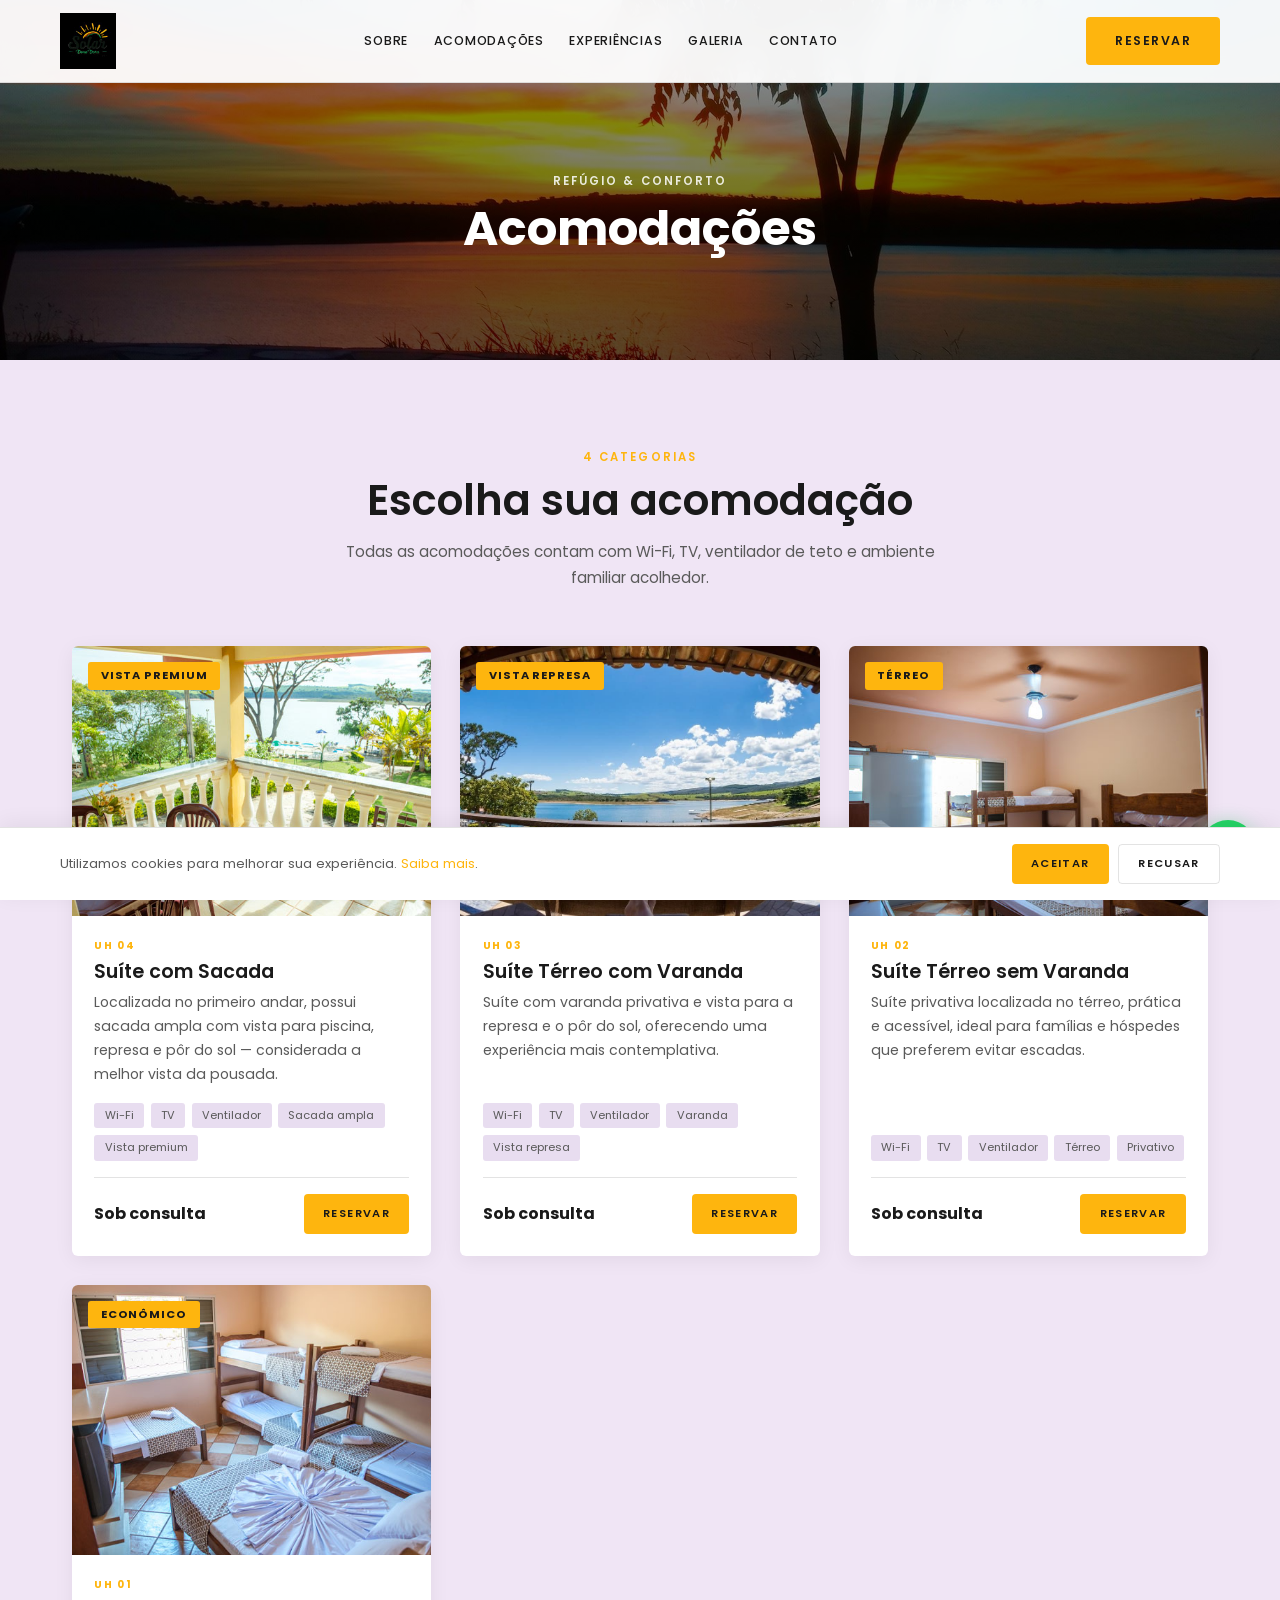
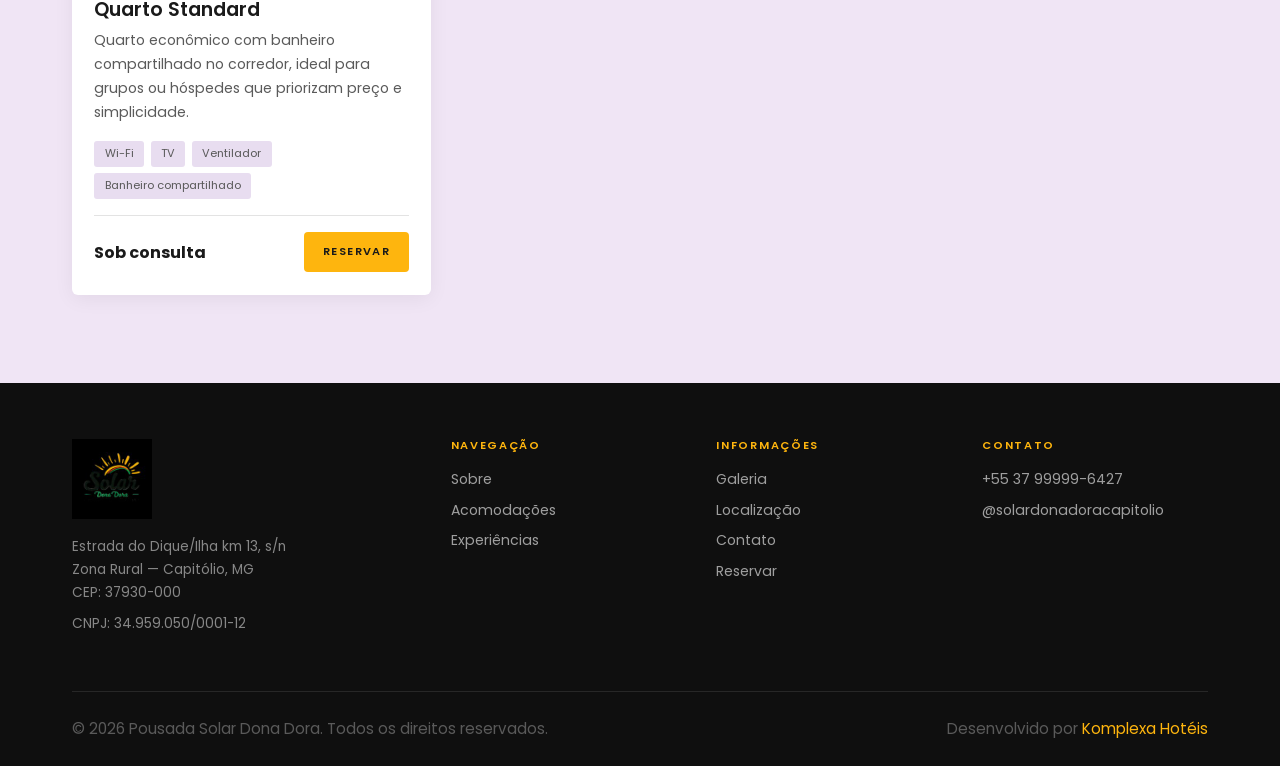
==== commit 38c146f1: "Remover seção de pacotes do site Removido de todas as páginas: nav desktop, nav mobile, footer e sit" ====
--- a/acomodacoes/index.html
+++ b/acomodacoes/index.html
@@ -52,7 +52,6 @@
     <nav class="nav" aria-label="Menu principal">
       <a href="../sobre/">Sobre</a>
       <a href="../acomodacoes/">Acomodações</a>
-      <a href="../pacotes/">Pacotes</a>
       <a href="../experiencias/">Experiências</a>
       <a href="../galeria/">Galeria</a>
       <a href="../contato/">Contato</a>
@@ -66,7 +65,6 @@
 <nav class="mobnav" id="mobnav" aria-label="Menu mobile">
   <a href="../sobre/" onclick="closeMob()">Sobre</a>
   <a href="../acomodacoes/" onclick="closeMob()">Acomodações</a>
-  <a href="../pacotes/" onclick="closeMob()">Pacotes</a>
   <a href="../experiencias/" onclick="closeMob()">Experiências</a>
   <a href="../galeria/" onclick="closeMob()">Galeria</a>
   <a href="../localizacao/" onclick="closeMob()">Localização</a>
@@ -171,7 +169,6 @@
         <h4>Navegação</h4>
         <a href="../sobre/">Sobre</a>
         <a href="../acomodacoes/">Acomodações</a>
-        <a href="../pacotes/">Pacotes</a>
         <a href="../experiencias/">Experiências</a>
       </div>
       <div class="ft-col">
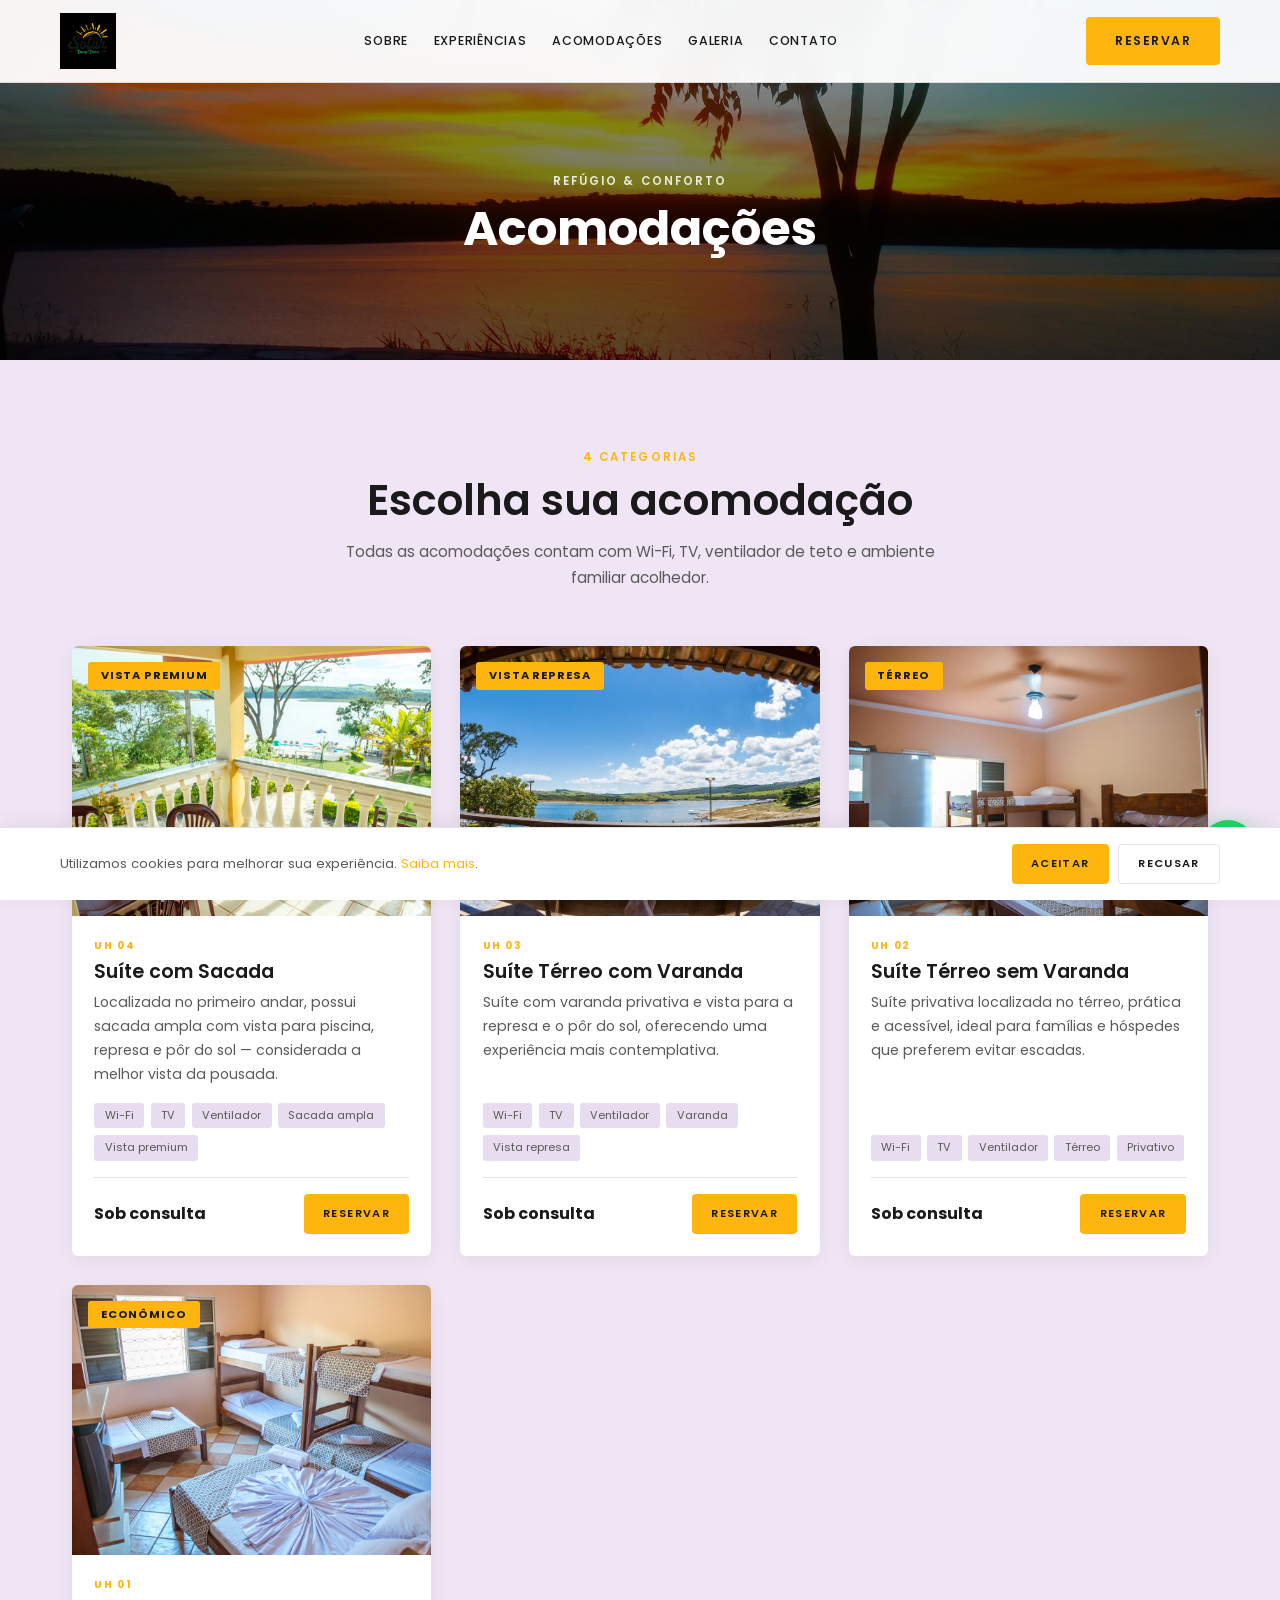
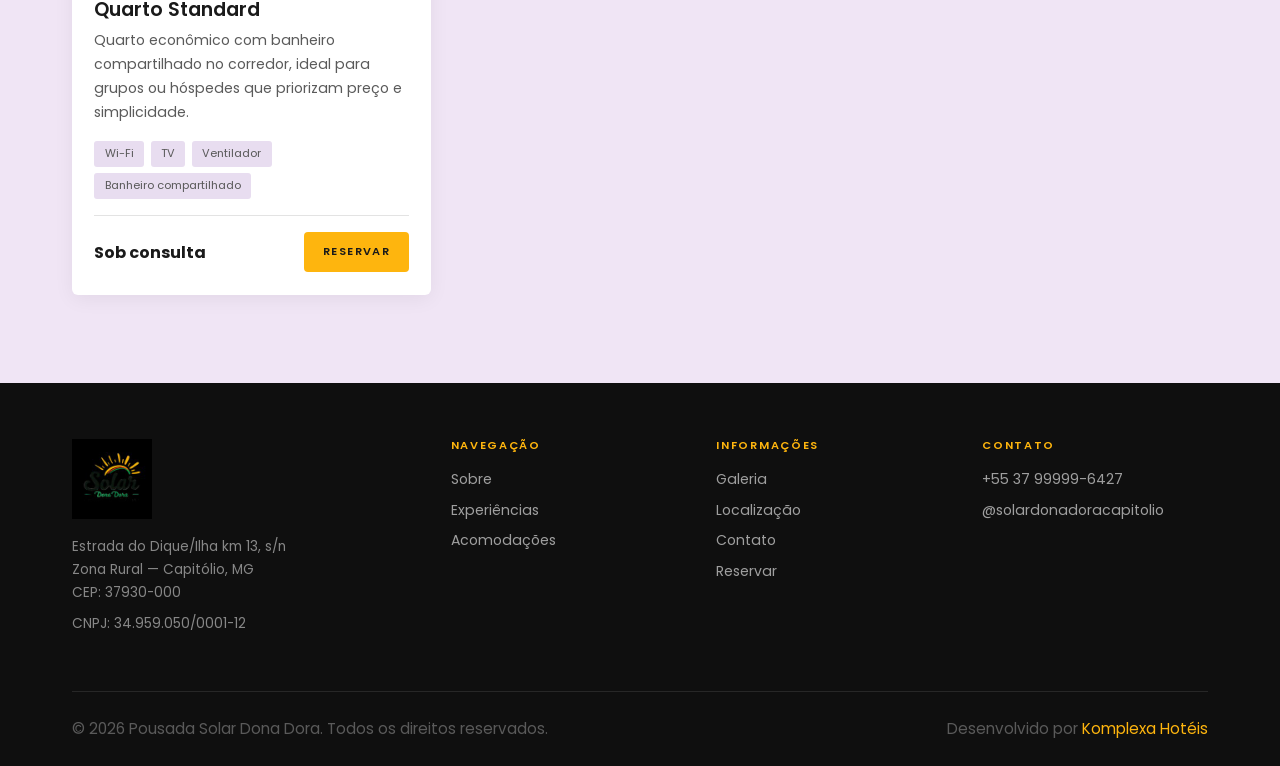
==== commit ed2f935f: "Reordenar Experiências acima de Acomodações e comprimir imagens - Experiências em Capitólio agora ap" ====
--- a/acomodacoes/index.html
+++ b/acomodacoes/index.html
@@ -51,8 +51,8 @@
     </a>
     <nav class="nav" aria-label="Menu principal">
       <a href="../sobre/">Sobre</a>
+      <a href="../experiencias/">Experiências</a>
       <a href="../acomodacoes/">Acomodações</a>
-      <a href="../experiencias/">Experiências</a>
       <a href="../galeria/">Galeria</a>
       <a href="../contato/">Contato</a>
     </nav>
@@ -64,8 +64,8 @@
 </header>
 <nav class="mobnav" id="mobnav" aria-label="Menu mobile">
   <a href="../sobre/" onclick="closeMob()">Sobre</a>
+  <a href="../experiencias/" onclick="closeMob()">Experiências</a>
   <a href="../acomodacoes/" onclick="closeMob()">Acomodações</a>
-  <a href="../experiencias/" onclick="closeMob()">Experiências</a>
   <a href="../galeria/" onclick="closeMob()">Galeria</a>
   <a href="../localizacao/" onclick="closeMob()">Localização</a>
   <a href="../contato/" onclick="closeMob()">Contato</a>
@@ -168,8 +168,8 @@
       <div class="ft-col">
         <h4>Navegação</h4>
         <a href="../sobre/">Sobre</a>
+        <a href="../experiencias/">Experiências</a>
         <a href="../acomodacoes/">Acomodações</a>
-        <a href="../experiencias/">Experiências</a>
       </div>
       <div class="ft-col">
         <h4>Informações</h4>
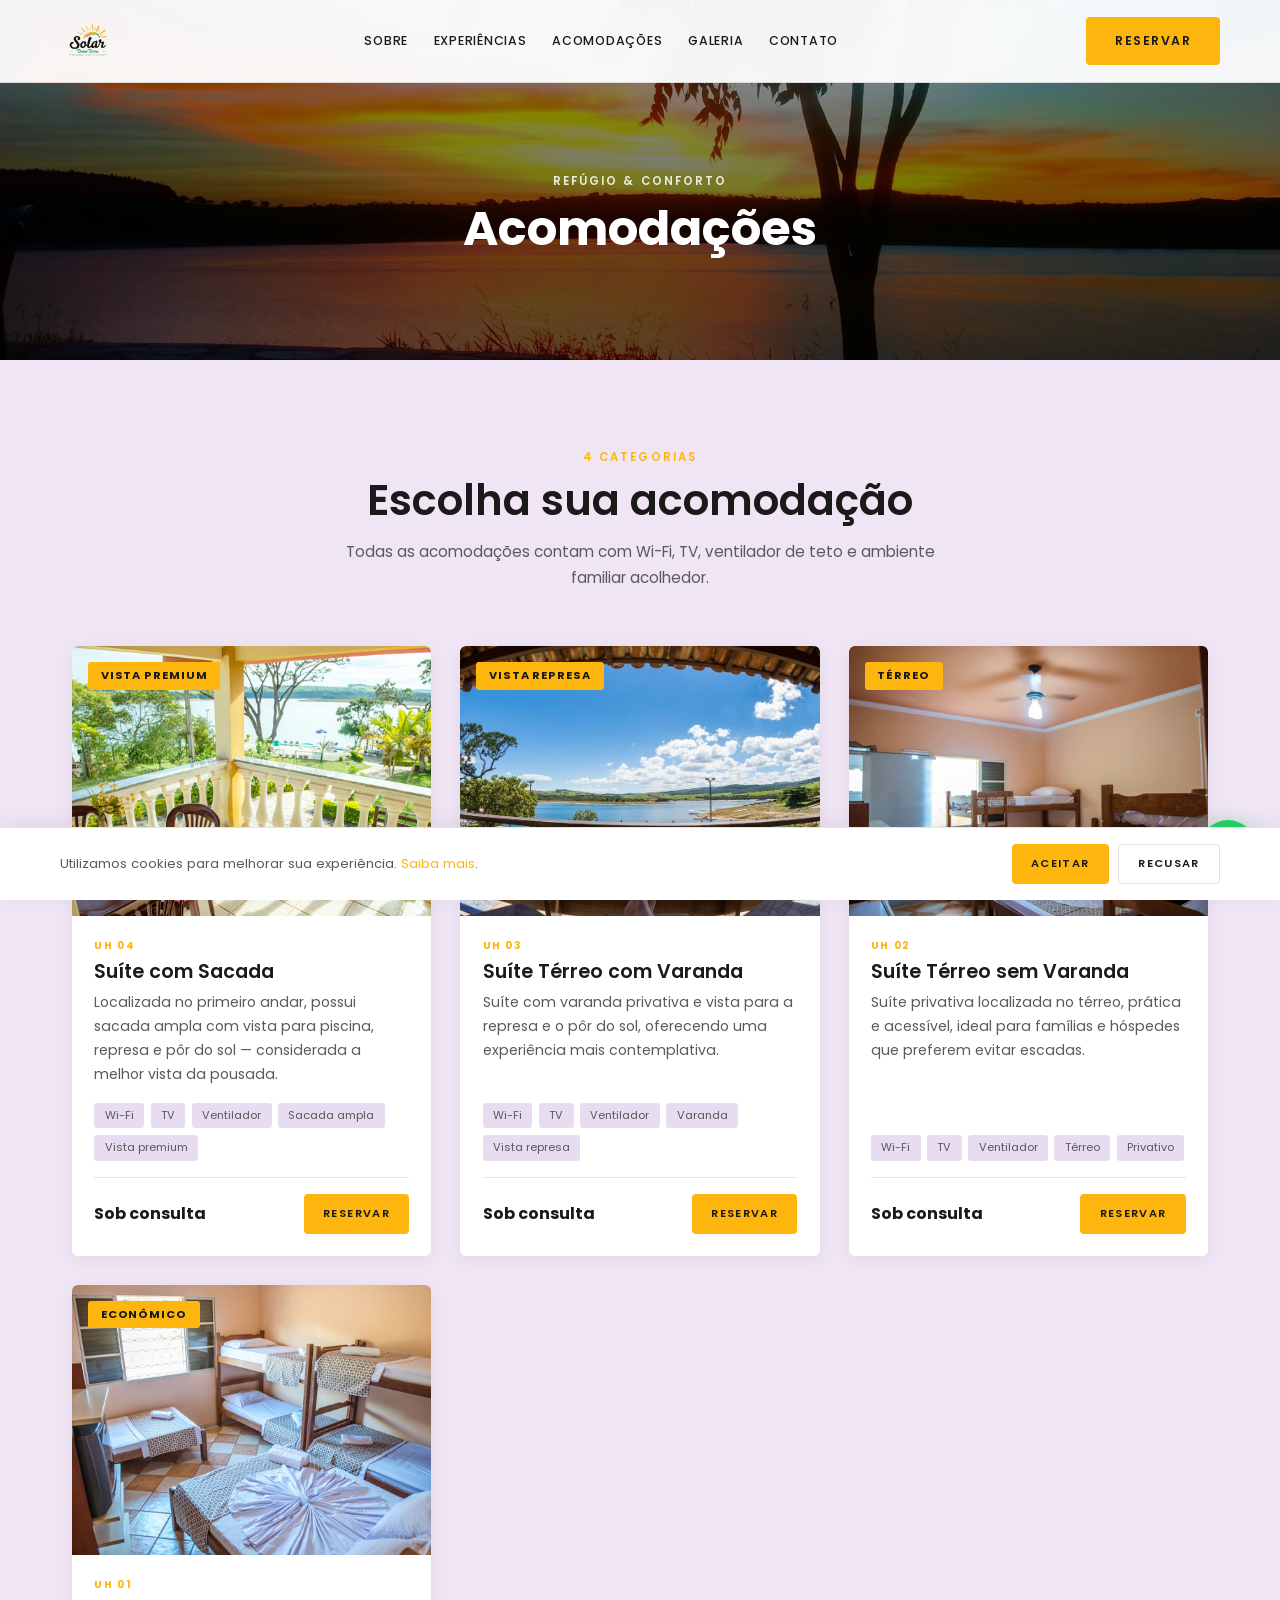
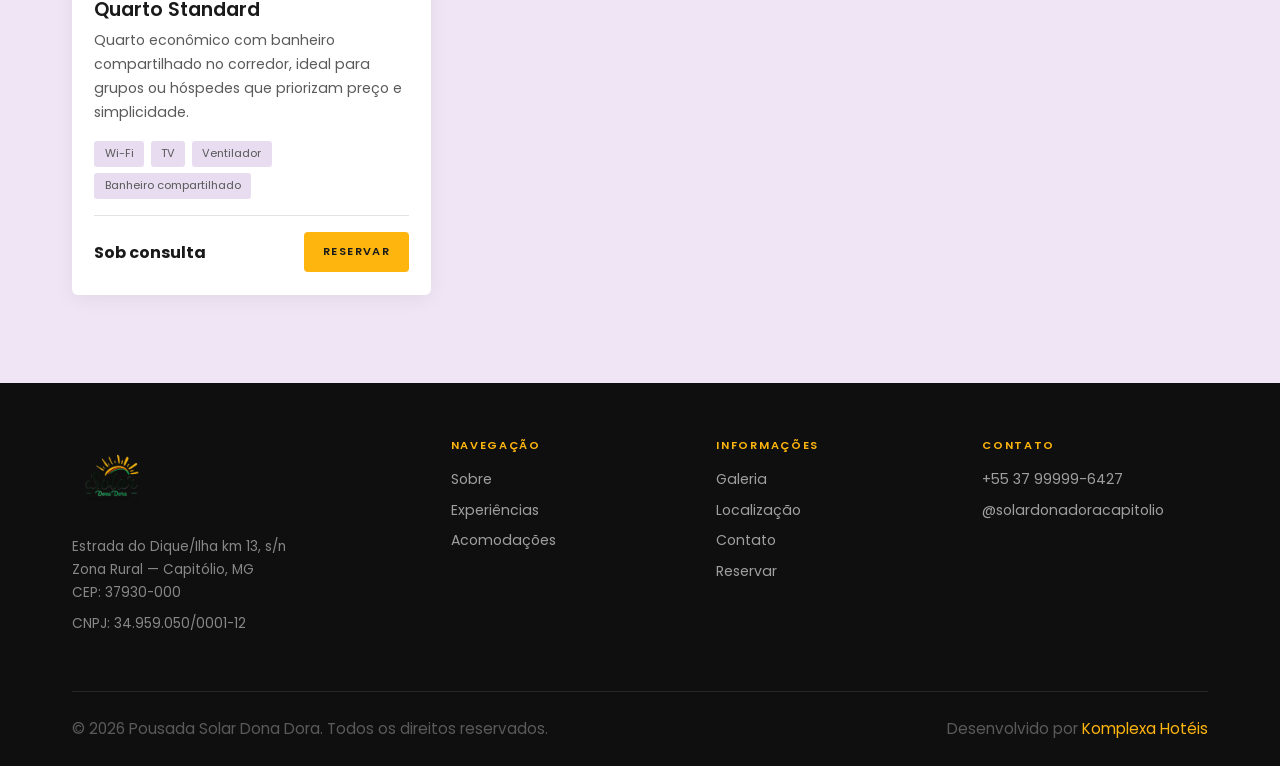
==== commit 06a98e5c: "Criar modal de reservas com motor Foco Multimidia - Todos os botoes Reservar agora abrem modal com c" ====
--- a/acomodacoes/index.html
+++ b/acomodacoes/index.html
@@ -56,7 +56,7 @@
       <a href="../galeria/">Galeria</a>
       <a href="../contato/">Contato</a>
     </nav>
-    <a href="https://pousadasolardonadora.com.br/" class="btn btn-primary hdr-cta" target="_blank" rel="noopener">Reservar</a>
+    <a href="#" class="btn btn-primary hdr-cta" onclick="openBooking();return false">Reservar</a>
     <button class="ham" id="ham" aria-label="Menu" aria-expanded="false">
       <span></span><span></span><span></span>
     </button>
@@ -69,7 +69,7 @@
   <a href="../galeria/" onclick="closeMob()">Galeria</a>
   <a href="../localizacao/" onclick="closeMob()">Localização</a>
   <a href="../contato/" onclick="closeMob()">Contato</a>
-  <a href="https://pousadasolardonadora.com.br/" class="btn btn-primary" target="_blank" rel="noopener" onclick="closeMob()">Reservar Agora</a>
+  <a href="#" class="btn btn-primary" onclick="closeMob();openBooking();return false">Reservar Agora</a>
 </nav>
 <section class="pg-hero">
   <img src="../assets/img/hero/fachada.jpg" alt="Acomodações" loading="eager" decoding="async">
@@ -101,7 +101,7 @@
           <div class="card-features"><span>Wi-Fi</span><span>TV</span><span>Ventilador</span><span>Sacada ampla</span><span>Vista premium</span></div>
           <div class="card-foot">
             <span class="price">Sob consulta</span>
-            <a href="https://pousadasolardonadora.com.br/" class="btn btn-primary" target="_blank" rel="noopener" style="padding:.5rem 1.2rem;font-size:.7rem;min-height:40px">Reservar</a>
+            <a href="#" class="btn btn-primary" onclick="openBooking();return false" style="padding:.5rem 1.2rem;font-size:.7rem;min-height:40px">Reservar</a>
           </div>
         </div>
       </article>
@@ -117,7 +117,7 @@
           <div class="card-features"><span>Wi-Fi</span><span>TV</span><span>Ventilador</span><span>Varanda</span><span>Vista represa</span></div>
           <div class="card-foot">
             <span class="price">Sob consulta</span>
-            <a href="https://pousadasolardonadora.com.br/" class="btn btn-primary" target="_blank" rel="noopener" style="padding:.5rem 1.2rem;font-size:.7rem;min-height:40px">Reservar</a>
+            <a href="#" class="btn btn-primary" onclick="openBooking();return false" style="padding:.5rem 1.2rem;font-size:.7rem;min-height:40px">Reservar</a>
           </div>
         </div>
       </article>
@@ -133,7 +133,7 @@
           <div class="card-features"><span>Wi-Fi</span><span>TV</span><span>Ventilador</span><span>Térreo</span><span>Privativo</span></div>
           <div class="card-foot">
             <span class="price">Sob consulta</span>
-            <a href="https://pousadasolardonadora.com.br/" class="btn btn-primary" target="_blank" rel="noopener" style="padding:.5rem 1.2rem;font-size:.7rem;min-height:40px">Reservar</a>
+            <a href="#" class="btn btn-primary" onclick="openBooking();return false" style="padding:.5rem 1.2rem;font-size:.7rem;min-height:40px">Reservar</a>
           </div>
         </div>
       </article>
@@ -149,7 +149,7 @@
           <div class="card-features"><span>Wi-Fi</span><span>TV</span><span>Ventilador</span><span>Banheiro compartilhado</span></div>
           <div class="card-foot">
             <span class="price">Sob consulta</span>
-            <a href="https://pousadasolardonadora.com.br/" class="btn btn-primary" target="_blank" rel="noopener" style="padding:.5rem 1.2rem;font-size:.7rem;min-height:40px">Reservar</a>
+            <a href="#" class="btn btn-primary" onclick="openBooking();return false" style="padding:.5rem 1.2rem;font-size:.7rem;min-height:40px">Reservar</a>
           </div>
         </div>
       </article>
@@ -176,7 +176,7 @@
         <a href="../galeria/">Galeria</a>
         <a href="../localizacao/">Localização</a>
         <a href="../contato/">Contato</a>
-        <a href="https://pousadasolardonadora.com.br/" target="_blank" rel="noopener">Reservar</a>
+        <a href="#" onclick="openBooking();return false">Reservar</a>
       </div>
       <div class="ft-col">
         <h4>Contato</h4>
@@ -191,37 +191,39 @@
   </div>
 </footer>
 <!-- WhatsApp -->
-<button class="wa-btn" onclick="openWAModal()" aria-label="Abrir WhatsApp"><svg width="26" height="26" viewBox="0 0 24 24" fill="white"><path d="M17.472 14.382c-.297-.149-1.758-.867-2.03-.967-.273-.099-.471-.148-.67.15-.197.297-.767.966-.94 1.164-.173.199-.347.223-.644.075-.297-.15-1.255-.463-2.39-1.475-.883-.788-1.48-1.761-1.653-2.059-.173-.297-.018-.458.13-.606.134-.133.298-.347.446-.52.149-.174.198-.298.298-.497.099-.198.05-.371-.025-.52-.075-.149-.669-1.612-.916-2.207-.242-.579-.487-.5-.669-.51-.173-.008-.371-.01-.57-.01-.198 0-.52.074-.792.372-.272.297-1.04 1.016-1.04 2.479 0 1.462 1.065 2.875 1.213 3.074.149.198 2.096 3.2 5.077 4.487.709.306 1.262.489 1.694.625.712.227 1.36.195 1.871.118.571-.085 1.758-.719 2.006-1.413.248-.694.248-1.289.173-1.413-.074-.124-.272-.198-.57-.347m-5.421 7.403h-.004a9.87 9.87 0 01-5.031-1.378l-.361-.214-3.741.982.998-3.648-.235-.374a9.86 9.86 0 01-1.51-5.26c.001-5.45 4.436-9.884 9.888-9.884 2.64 0 5.122 1.03 6.988 2.898a9.825 9.825 0 012.893 6.994c-.003 5.45-4.437 9.884-9.885 9.884m8.413-18.297A11.815 11.815 0 0012.05 0C5.495 0 .16 5.335.157 11.892c0 2.096.547 4.142 1.588 5.945L.057 24l6.305-1.654a11.882 11.882 0 005.683 1.448h.005c6.554 0 11.89-5.335 11.893-11.893a11.821 11.821 0 00-3.48-8.413z"/></svg></button>
-<div class="wa-modal" id="waModal" role="dialog" aria-modal="true">
-  <div class="wa-modal-box">
-    <button class="wa-modal-close" onclick="closeWAModal()" aria-label="Fechar">×</button>
-    <div class="wa-modal-header">
-      <div style="width:42px;height:42px;background:rgba(255,255,255,.25);border-radius:50%;display:flex;align-items:center;justify-content:center;flex-shrink:0"><svg width="22" height="22" viewBox="0 0 24 24" fill="white"><path d="M17.472 14.382c-.297-.149-1.758-.867-2.03-.967-.273-.099-.471-.148-.67.15-.197.297-.767.966-.94 1.164-.173.199-.347.223-.644.075-.297-.15-1.255-.463-2.39-1.475-.883-.788-1.48-1.761-1.653-2.059-.173-.297-.018-.458.13-.606.134-.133.298-.347.446-.52.149-.174.198-.298.298-.497.099-.198.05-.371-.025-.52-.075-.149-.669-1.612-.916-2.207-.242-.579-.487-.5-.669-.51-.173-.008-.371-.01-.57-.01-.198 0-.52.074-.792.372-.272.297-1.04 1.016-1.04 2.479 0 1.462 1.065 2.875 1.213 3.074.149.198 2.096 3.2 5.077 4.487.709.306 1.222.489 1.694.625.712.227 1.36.195 1.871.118.571-.085 1.758-.719 2.006-1.413.248-.694.248-1.289.173-1.413-.074-.124-.272-.198-.57-.347m-5.421 7.403h-.004a9.87 9.87 0 01-5.031-1.378l-.361-.214-3.741.982.998-3.648-.235-.374a9.86 9.86 0 01-1.51-5.22c.001-5.45 4.436-9.884 9.888-9.884 2.64 0 5.122 1.03 6.988 2.898a9.825 9.825 0 012.893 6.994c-.003 5.45-4.437 9.884-9.885 9.884m8.413-18.297A11.815 11.815 0 0012.05 0C5.495 0 .16 5.335.157 11.892c0 2.096.547 4.142 1.588 5.945L.057 24l6.305-1.654a11.882 11.882 0 005.683 1.448h.005c6.554 0 11.89-5.335 11.893-11.893a11.821 11.821 0 00-3.48-8.413z"/></svg></div>
-      <div><h4>Fale pelo WhatsApp</h4><p>Preencha para agilizar seu atendimento</p></div>
-    </div>
-    <form onsubmit="submitWAForm(event)" class="wa-form-body">
-      <div class="fg"><label>Nome *</label><input type="text" id="wa-nome" required></div>
-      <div class="fg"><label>E-mail *</label><input type="email" id="wa-email" required></div>
-      <div class="fg"><label>Telefone *</label><input type="tel" id="wa-tel" required></div>
-      <div class="form-row">
-        <div class="fg"><label>Check-in</label><input type="date" id="wa-in"></div>
-        <div class="fg"><label>Check-out</label><input type="date" id="wa-out"></div>
-      </div>
-      <button type="submit" class="wa-submit">Ir para o WhatsApp</button>
-    </form>
-  </div>
-</div>
-
-<!-- Popup Desconto -->
-<div class="dp" id="dp" role="dialog" aria-modal="true">
-  <div class="dp-box">
-    <button class="dp-close" onclick="closePopup()" aria-label="Fechar">×</button>
-    <span class="overline">Oferta Exclusiva</span>
-    <h3>Ganhe <span class="accent">10% de desconto</span></h3>
-    <p>Reserve diretamente no site e aproveite seu benefício exclusivo.</p>
-    <form onsubmit="submitPopup(event)">
-      <input type="email" id="popup-email" placeholder="Seu melhor e-mail" required>
-      <button type="submit" class="btn btn-primary">Eu Quero!</button>
+<a class="wa-btn" href="https://wa.me/5537999996427?text=Ol%C3%A1%2C%20gostaria%20de%20saber%20mais%20sobre%20a%20Pousada%20Solar%20Dona%20Dora." target="_blank" rel="noopener" aria-label="Falar pelo WhatsApp"><svg width="26" height="26" viewBox="0 0 24 24" fill="white"><path d="M17.472 14.382c-.297-.149-1.758-.867-2.03-.967-.273-.099-.471-.148-.67.15-.197.297-.767.966-.94 1.164-.173.199-.347.223-.644.075-.297-.15-1.255-.463-2.39-1.475-.883-.788-1.48-1.761-1.653-2.059-.173-.297-.018-.458.13-.606.134-.133.298-.347.446-.52.149-.174.198-.298.298-.497.099-.198.05-.371-.025-.52-.075-.149-.669-1.612-.916-2.207-.242-.579-.487-.5-.669-.51-.173-.008-.371-.01-.57-.01-.198 0-.52.074-.792.372-.272.297-1.04 1.016-1.04 2.479 0 1.462 1.065 2.875 1.213 3.074.149.198 2.096 3.2 5.077 4.487.709.306 1.262.489 1.694.625.712.227 1.36.195 1.871.118.571-.085 1.758-.719 2.006-1.413.248-.694.248-1.289.173-1.413-.074-.124-.272-.198-.57-.347m-5.421 7.403h-.004a9.87 9.87 0 01-5.031-1.378l-.361-.214-3.741.982.998-3.648-.235-.374a9.86 9.86 0 01-1.51-5.26c.001-5.45 4.436-9.884 9.888-9.884 2.64 0 5.122 1.03 6.988 2.898a9.825 9.825 0 012.893 6.994c-.003 5.45-4.437 9.884-9.885 9.884m8.413-18.297A11.815 11.815 0 0012.05 0C5.495 0 .16 5.335.157 11.892c0 2.096.547 4.142 1.588 5.945L.057 24l6.305-1.654a11.882 11.882 0 005.683 1.448h.005c6.554 0 11.89-5.335 11.893-11.893a11.821 11.821 0 00-3.48-8.413z"/></svg></a>
+
+<!-- Modal Reservas -->
+<div class="bk-modal" id="bkModal" role="dialog" aria-modal="true">
+  <div class="bk-modal-box">
+    <button class="bk-close" onclick="closeBooking()" aria-label="Fechar">&times;</button>
+    <div class="bk-header">
+      <img src="../assets/img/brand/logo.png" alt="Solar Dona Dora" width="48" height="48">
+      <div>
+        <h3>Reserve sua Estadia</h3>
+        <p>Preencha os dados e consulte disponibilidade</p>
+      </div>
+    </div>
+    <form onsubmit="submitBooking(event)" class="bk-form">
+      <div class="bk-row">
+        <div class="fg"><label>Check-in *</label><input type="date" id="bk-checkin" required></div>
+        <div class="fg"><label>Check-out *</label><input type="date" id="bk-checkout" required></div>
+      </div>
+      <div class="bk-row">
+        <div class="fg"><label>Adultos *</label>
+          <select id="bk-adults">
+            <option value="1">1 adulto</option><option value="2" selected>2 adultos</option><option value="3">3 adultos</option><option value="4">4 adultos</option><option value="5">5 adultos</option>
+          </select>
+        </div>
+        <div class="fg"><label>Criancas</label>
+          <select id="bk-children" onchange="updateChildAges()">
+            <option value="0" selected>Nenhuma</option><option value="1">1 crianca</option><option value="2">2 criancas</option><option value="3">3 criancas</option>
+          </select>
+        </div>
+      </div>
+      <div class="bk-child-ages" id="bkChildAges"></div>
+      <button type="submit" class="btn btn-primary bk-submit">Verificar Disponibilidade</button>
+      <p class="bk-alt">Prefere falar com a gente? <a href="https://wa.me/5537999996427?text=Ol%C3%A1%2C%20gostaria%20de%20fazer%20uma%20reserva%20na%20Pousada%20Solar%20Dona%20Dora." target="_blank" rel="noopener" class="bk-wa-link"><svg width="16" height="16" viewBox="0 0 24 24" fill="currentColor" style="vertical-align:middle;margin-right:4px"><path d="M17.472 14.382c-.297-.149-1.758-.867-2.03-.967-.273-.099-.471-.148-.67.15-.197.297-.767.966-.94 1.164-.173.199-.347.223-.644.075-.297-.15-1.255-.463-2.39-1.475-.883-.788-1.48-1.761-1.653-2.059-.173-.297-.018-.458.13-.606.134-.133.298-.347.446-.52.149-.174.198-.298.298-.497.099-.198.05-.371-.025-.52-.075-.149-.669-1.612-.916-2.207-.242-.579-.487-.5-.669-.51-.173-.008-.371-.01-.57-.01-.198 0-.52.074-.792.372-.272.297-1.04 1.016-1.04 2.479 0 1.462 1.065 2.875 1.213 3.074.149.198 2.096 3.2 5.077 4.487.709.306 1.262.489 1.694.625.712.227 1.36.195 1.871.118.571-.085 1.758-.719 2.006-1.413.248-.694.248-1.289.173-1.413-.074-.124-.272-.198-.57-.347m-5.421 7.403h-.004a9.87 9.87 0 01-5.031-1.378l-.361-.214-3.741.982.998-3.648-.235-.374a9.86 9.86 0 01-1.51-5.26c.001-5.45 4.436-9.884 9.888-9.884 2.64 0 5.122 1.03 6.988 2.898a9.825 9.825 0 012.893 6.994c-.003 5.45-4.437 9.884-9.885 9.884m8.413-18.297A11.815 11.815 0 0012.05 0C5.495 0 .16 5.335.157 11.892c0 2.096.547 4.142 1.588 5.945L.057 24l6.305-1.654a11.882 11.882 0 005.683 1.448h.005c6.554 0 11.89-5.335 11.893-11.893a11.821 11.821 0 00-3.48-8.413z"/></svg> Fale pelo WhatsApp</a></p>
     </form>
   </div>
 </div>
--- a/assets/css/style.css
+++ b/assets/css/style.css
@@ -446,6 +446,14 @@
 .pkg-price strong { font-size: 2rem; font-weight: 700; color: var(--text); }
 .pkg-price em { font-style: normal; font-size: 0.85rem; color: var(--text-muted); }
 
+/* CTA FINAL */
+.cta-final { background: var(--surface); padding: clamp(3rem,6vw,5rem) 1rem; }
+.cta-final h2 { color: var(--text); font-size: clamp(1.5rem,3vw,2.2rem); margin-bottom: .75rem; }
+.cta-final p { color: var(--text-muted); font-size: 1.05rem; margin-bottom: 2rem; }
+.cta-final-btns { display: flex; gap: 1rem; justify-content: center; flex-wrap: wrap; }
+.btn-wa { display: inline-flex; align-items: center; background: #25D366; color: #fff; padding: .85rem 1.8rem; border-radius: 6px; font-weight: 600; text-decoration: none; transition: background .3s var(--ease); }
+.btn-wa:hover { background: #1EBE57; }
+
 /* FOOTER */
 .footer { background: #0F0F0F; color: rgba(255,255,255,0.7); padding: 3.5rem 0 0; }
 .ft-grid { display: grid; grid-template-columns: 1fr; gap: 2rem; }
@@ -475,33 +483,60 @@
   box-shadow: 0 4px 20px rgba(37,211,102,0.4);
   border: none; transition: transform 0.2s;
 }
-.wa-btn:hover { transform: scale(1.1); }
-.wa-modal {
+.wa-btn:hover { transform: scale(1.1); cursor: pointer; }
+
+/* BOOKING MODAL */
+.bk-modal {
   position: fixed; inset: 0; z-index: 9500;
-  background: rgba(0,0,0,0.6);
-  display: flex; align-items: center; justify-content: center;
-  opacity: 0; visibility: hidden; transition: all 0.3s;
+  background: rgba(0,0,0,0.55);
+  display: flex; align-items: center; justify-content: center;
+  opacity: 0; visibility: hidden; transition: all 0.3s var(--ease);
   padding: 1rem;
 }
-.wa-modal.open { opacity: 1; visibility: visible; }
-.wa-modal-box { background: var(--bg); max-width: 440px; width: 100%; border-radius: 8px; overflow: hidden; position: relative; }
-.wa-modal-close { position: absolute; top: 0.8rem; right: 0.8rem; background: rgba(255,255,255,0.3); border: none; color: #fff; width: 32px; height: 32px; border-radius: 50%; font-size: 1.2rem; z-index: 2; }
-.wa-modal-header { background: #25D366; padding: 1.4rem; display: flex; gap: 0.9rem; align-items: center; }
-.wa-modal-header h4 { color: #fff; font-size: 1.05rem; margin-bottom: 0.2rem; }
-.wa-modal-header p { color: rgba(255,255,255,0.85); font-size: 0.78rem; margin: 0; }
-.wa-form-body { padding: 1.4rem; }
-.wa-submit { width: 100%; background: #25D366; color: #fff; border: none; padding: 0.9rem; font-size: 0.78rem; font-weight: 600; letter-spacing: 0.1em; text-transform: uppercase; cursor: pointer; border-radius: 4px; min-height: 48px; margin-top: 1rem; }
-
-/* POPUP */
-.dp { position: fixed; inset: 0; z-index: 9800; background: rgba(0,0,0,0.6); display: flex; align-items: center; justify-content: center; opacity: 0; visibility: hidden; transition: all 0.3s; padding: 1rem; }
-.dp.open { opacity: 1; visibility: visible; }
-.dp-box { background: var(--surface); max-width: 460px; width: 100%; border-radius: 8px; overflow: hidden; position: relative; padding: 2rem; text-align: center; }
-.dp-close { position: absolute; top: 0.6rem; right: 0.6rem; background: var(--surface-light); border: none; width: 32px; height: 32px; border-radius: 50%; cursor: pointer; font-size: 1.2rem; }
-.dp-box h3 { font-size: 1.4rem; margin: 0.6rem 0 0.8rem; }
-.dp-box .accent { color: var(--accent); }
-.dp-box p { font-size: 0.88rem; margin-bottom: 1.3rem; }
-.dp-box input { width: 100%; padding: 0.85rem; border: 1px solid var(--border); border-radius: 4px; font-size: 0.92rem; margin-bottom: 0.8rem; min-height: 44px; }
-.dp-box .btn { width: 100%; }
+.bk-modal.open { opacity: 1; visibility: visible; }
+.bk-modal-box {
+  background: var(--surface); max-width: 480px; width: 100%;
+  border-radius: 12px; overflow: hidden; position: relative;
+  box-shadow: var(--shadow-lg);
+  animation: bkSlideUp 0.35s var(--ease);
+}
+@keyframes bkSlideUp {
+  from { opacity: 0; transform: translateY(24px); }
+  to { opacity: 1; transform: translateY(0); }
+}
+.bk-close {
+  position: absolute; top: 1rem; right: 1rem;
+  background: var(--surface-light); border: none;
+  width: 36px; height: 36px; border-radius: 50%;
+  font-size: 1.4rem; cursor: pointer; z-index: 2;
+  display: flex; align-items: center; justify-content: center;
+  transition: background 0.2s;
+}
+.bk-close:hover { background: var(--border); }
+.bk-header {
+  padding: 1.5rem 1.8rem 0;
+  display: flex; gap: 1rem; align-items: center;
+}
+.bk-header img { border-radius: 8px; }
+.bk-header h3 { font-size: 1.15rem; margin-bottom: 0.15rem; color: var(--text); }
+.bk-header p { font-size: 0.82rem; color: var(--text-muted); margin: 0; }
+.bk-form { padding: 1.5rem 1.8rem 1.8rem; }
+.bk-row { display: grid; grid-template-columns: 1fr 1fr; gap: 0.8rem; margin-bottom: 0.8rem; }
+.bk-form .fg { display: flex; flex-direction: column; gap: 0.3rem; }
+.bk-form label { font-size: 0.75rem; font-weight: 600; text-transform: uppercase; letter-spacing: 0.06em; color: var(--text-muted); }
+.bk-form input, .bk-form select {
+  padding: 0.7rem 0.8rem; border: 1px solid var(--border); border-radius: 6px;
+  font-size: 0.92rem; font-family: var(--font-body);
+  background: var(--bg); min-height: 44px; transition: border-color 0.2s;
+}
+.bk-form input:focus, .bk-form select:focus { border-color: var(--accent); outline: none; }
+.bk-child-ages { display: grid; grid-template-columns: repeat(auto-fill, minmax(100px, 1fr)); gap: 0.8rem; margin-bottom: 0.8rem; }
+.bk-child-ages .fg { display: flex; flex-direction: column; gap: 0.3rem; }
+.bk-child-ages select { padding: 0.7rem 0.8rem; border: 1px solid var(--border); border-radius: 6px; font-size: 0.92rem; font-family: var(--font-body); background: var(--bg); min-height: 44px; }
+.bk-submit { width: 100%; margin-top: 0.5rem; font-size: 0.9rem; padding: 0.9rem; }
+.bk-alt { text-align: center; font-size: 0.82rem; color: var(--text-muted); margin-top: 1rem; }
+.bk-wa-link { color: #25D366; font-weight: 600; text-decoration: none; }
+.bk-wa-link:hover { text-decoration: underline; }
 
 /* COOKIE BANNER */
 .ck { position: fixed; bottom: 0; left: 0; right: 0; z-index: 95; background: var(--surface); border-top: 1px solid var(--border); padding: 1rem 0; box-shadow: 0 -4px 20px rgba(0,0,0,0.06); }
@@ -532,5 +567,5 @@
 
 /* PRINT */
 @media print {
-  .hdr, .wa-btn, .dp, .ck, .footer { display: none !important; }
-}
+  .hdr, .wa-btn, .bk-modal, .ck, .footer { display: none !important; }
+}
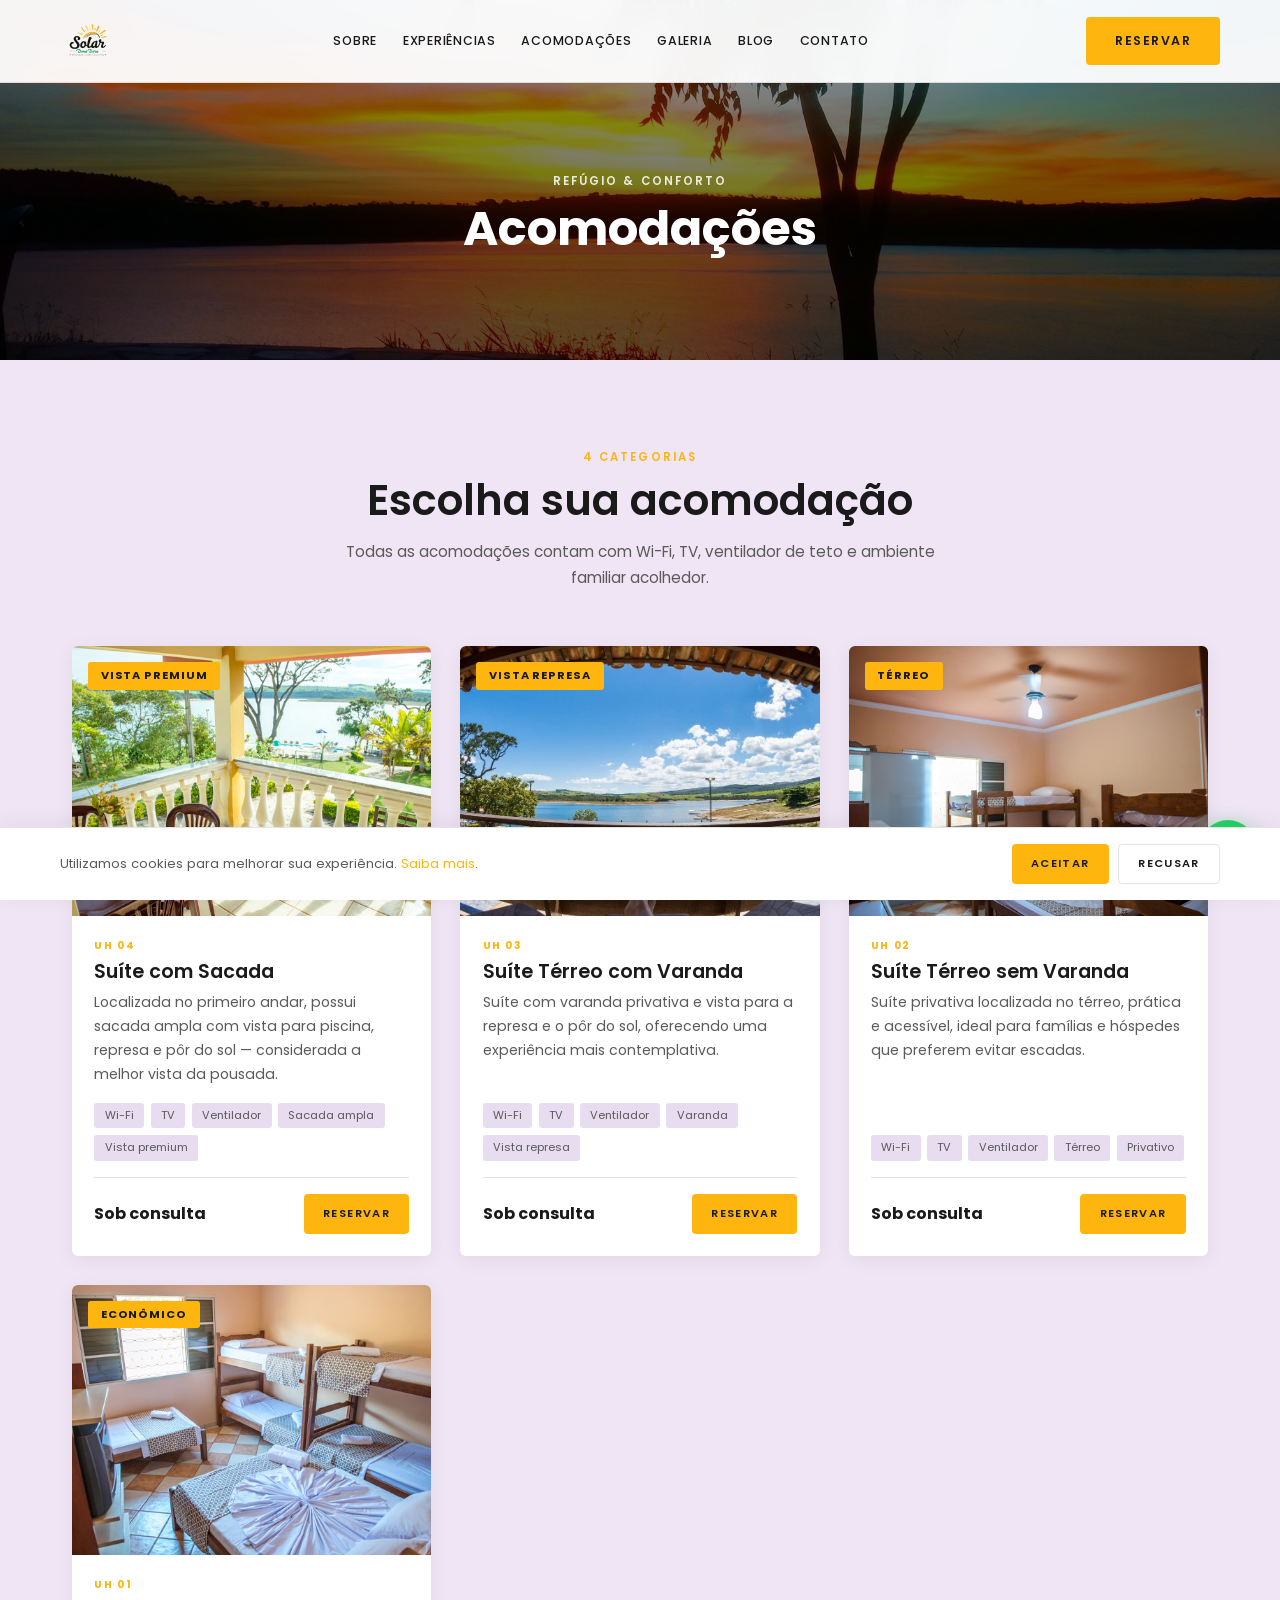
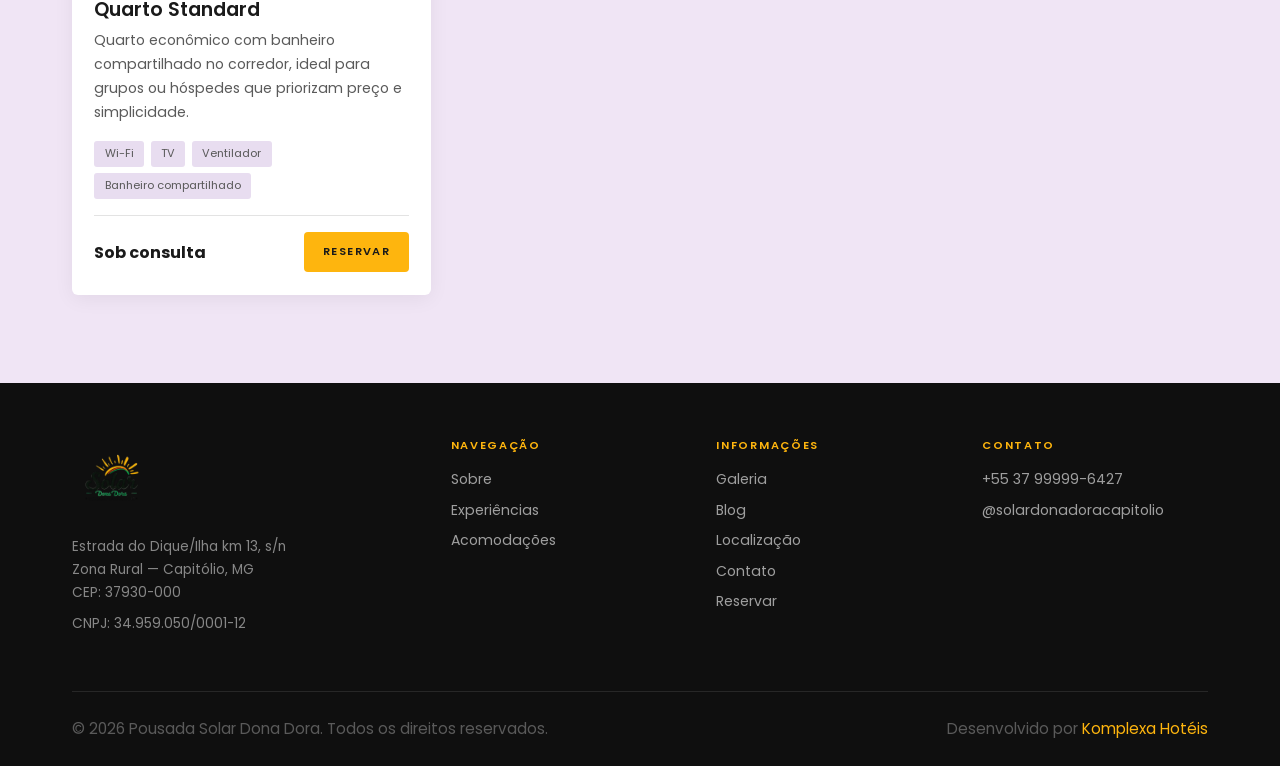
==== commit e16bff7f: "Adicionar Blog ao menu de navegacao de todas as paginas Co-Authored-By: Claude Opus 4.6 (1M context)" ====
--- a/acomodacoes/index.html
+++ b/acomodacoes/index.html
@@ -54,6 +54,7 @@
       <a href="../experiencias/">Experiências</a>
       <a href="../acomodacoes/">Acomodações</a>
       <a href="../galeria/">Galeria</a>
+      <a href="../blog/">Blog</a>
       <a href="../contato/">Contato</a>
     </nav>
     <a href="#" class="btn btn-primary hdr-cta" onclick="openBooking();return false">Reservar</a>
@@ -67,6 +68,7 @@
   <a href="../experiencias/" onclick="closeMob()">Experiências</a>
   <a href="../acomodacoes/" onclick="closeMob()">Acomodações</a>
   <a href="../galeria/" onclick="closeMob()">Galeria</a>
+  <a href="../blog/" onclick="closeMob()">Blog</a>
   <a href="../localizacao/" onclick="closeMob()">Localização</a>
   <a href="../contato/" onclick="closeMob()">Contato</a>
   <a href="#" class="btn btn-primary" onclick="closeMob();openBooking();return false">Reservar Agora</a>
@@ -174,6 +176,7 @@
       <div class="ft-col">
         <h4>Informações</h4>
         <a href="../galeria/">Galeria</a>
+      <a href="../blog/">Blog</a>
         <a href="../localizacao/">Localização</a>
         <a href="../contato/">Contato</a>
         <a href="#" onclick="openBooking();return false">Reservar</a>
--- a/assets/css/style.css
+++ b/assets/css/style.css
@@ -275,6 +275,8 @@
 }
 @media (min-width: 900px) {
   .ab-grid { grid-template-columns: 1fr 1fr; gap: 4rem; }
+  .ab-grid--reverse .ab-img { order: 2; }
+  .ab-grid--reverse .ab-txt { order: 1; }
 }
 .ab-img {
   border-radius: 6px; overflow: hidden;
@@ -446,6 +448,10 @@
 .pkg-price strong { font-size: 2rem; font-weight: 700; color: var(--text); }
 .pkg-price em { font-style: normal; font-size: 0.85rem; color: var(--text-muted); }
 
+/* VIDEO */
+.video-wrap { position: relative; padding-bottom: 56.25%; height: 0; overflow: hidden; border-radius: 8px; box-shadow: var(--shadow-lg); max-width: 900px; margin: 0 auto; }
+.video-wrap iframe { position: absolute; top: 0; left: 0; width: 100%; height: 100%; }
+
 /* CTA FINAL */
 .cta-final { background: var(--surface); padding: clamp(3rem,6vw,5rem) 1rem; }
 .cta-final h2 { color: var(--text); font-size: clamp(1.5rem,3vw,2.2rem); margin-bottom: .75rem; }
@@ -538,6 +544,36 @@
 .bk-wa-link { color: #25D366; font-weight: 600; text-decoration: none; }
 .bk-wa-link:hover { text-decoration: underline; }
 
+/* BLOG */
+.blog-grid { display: grid; grid-template-columns: 1fr; gap: 2rem; }
+@media (min-width: 640px) { .blog-grid { grid-template-columns: 1fr 1fr; } }
+@media (min-width: 1024px) { .blog-grid { grid-template-columns: 1fr 1fr 1fr; } }
+.blog-card { background: var(--surface); border-radius: 8px; overflow: hidden; box-shadow: var(--shadow); transition: transform 0.3s var(--ease), box-shadow 0.3s var(--ease); text-decoration: none; color: var(--text); display: flex; flex-direction: column; }
+.blog-card:hover { transform: translateY(-4px); box-shadow: var(--shadow-lg); }
+.blog-card img { width: 100%; aspect-ratio: 16/9; object-fit: cover; }
+.blog-card-body { padding: 1.2rem 1.4rem 1.4rem; flex: 1; display: flex; flex-direction: column; }
+.blog-card-pillar { font-size: 0.65rem; text-transform: uppercase; letter-spacing: 0.12em; color: var(--accent); font-weight: 600; margin-bottom: 0.5rem; }
+.blog-card-body h3 { font-size: 1.05rem; line-height: 1.4; margin-bottom: 0.6rem; }
+.blog-card-body p { font-size: 0.88rem; color: var(--text-muted); line-height: 1.6; flex: 1; }
+.blog-card-date { font-size: 0.75rem; color: var(--text-muted); margin-top: 0.8rem; }
+
+.blog-post-content { max-width: 760px; margin: 0 auto; padding: 0 1.25rem; }
+.blog-post-content h2 { font-size: 1.4rem; margin: 2.5rem 0 1rem; color: var(--text); }
+.blog-post-content h3 { font-size: 1.15rem; margin: 2rem 0 0.8rem; color: var(--text); }
+.blog-post-content p { font-size: 1rem; line-height: 1.8; color: var(--text-muted); margin-bottom: 1.2rem; }
+.blog-post-content ul, .blog-post-content ol { padding-left: 1.5rem; margin-bottom: 1.2rem; }
+.blog-post-content li { font-size: 1rem; line-height: 1.8; color: var(--text-muted); margin-bottom: 0.4rem; }
+.blog-post-content a { color: var(--accent); text-decoration: underline; }
+.blog-post-content blockquote { border-left: 3px solid var(--accent); padding: 1rem 1.5rem; margin: 1.5rem 0; background: var(--accent-soft); border-radius: 0 6px 6px 0; }
+.blog-post-content blockquote p { margin: 0; font-style: italic; color: var(--text); }
+.blog-post-meta { text-align: center; padding: 2rem 0 1rem; }
+.blog-post-meta .overline { margin-bottom: 0.5rem; }
+.blog-post-meta h1 { font-size: clamp(1.5rem, 3vw, 2.2rem); margin-bottom: 0.8rem; }
+.blog-post-meta time { font-size: 0.85rem; color: var(--text-muted); }
+.blog-cta-box { background: var(--accent-soft); border: 1px solid var(--accent); border-radius: 8px; padding: 1.8rem 2rem; margin: 2.5rem 0; text-align: center; }
+.blog-cta-box h3 { font-size: 1.1rem; margin-bottom: 0.6rem; color: var(--text); }
+.blog-cta-box p { font-size: 0.92rem; color: var(--text-muted); margin-bottom: 1rem; }
+
 /* COOKIE BANNER */
 .ck { position: fixed; bottom: 0; left: 0; right: 0; z-index: 95; background: var(--surface); border-top: 1px solid var(--border); padding: 1rem 0; box-shadow: 0 -4px 20px rgba(0,0,0,0.06); }
 .ck-in { max-width: var(--container); margin: 0 auto; padding: 0 1.25rem; display: flex; flex-direction: column; gap: 0.8rem; align-items: center; text-align: center; }
